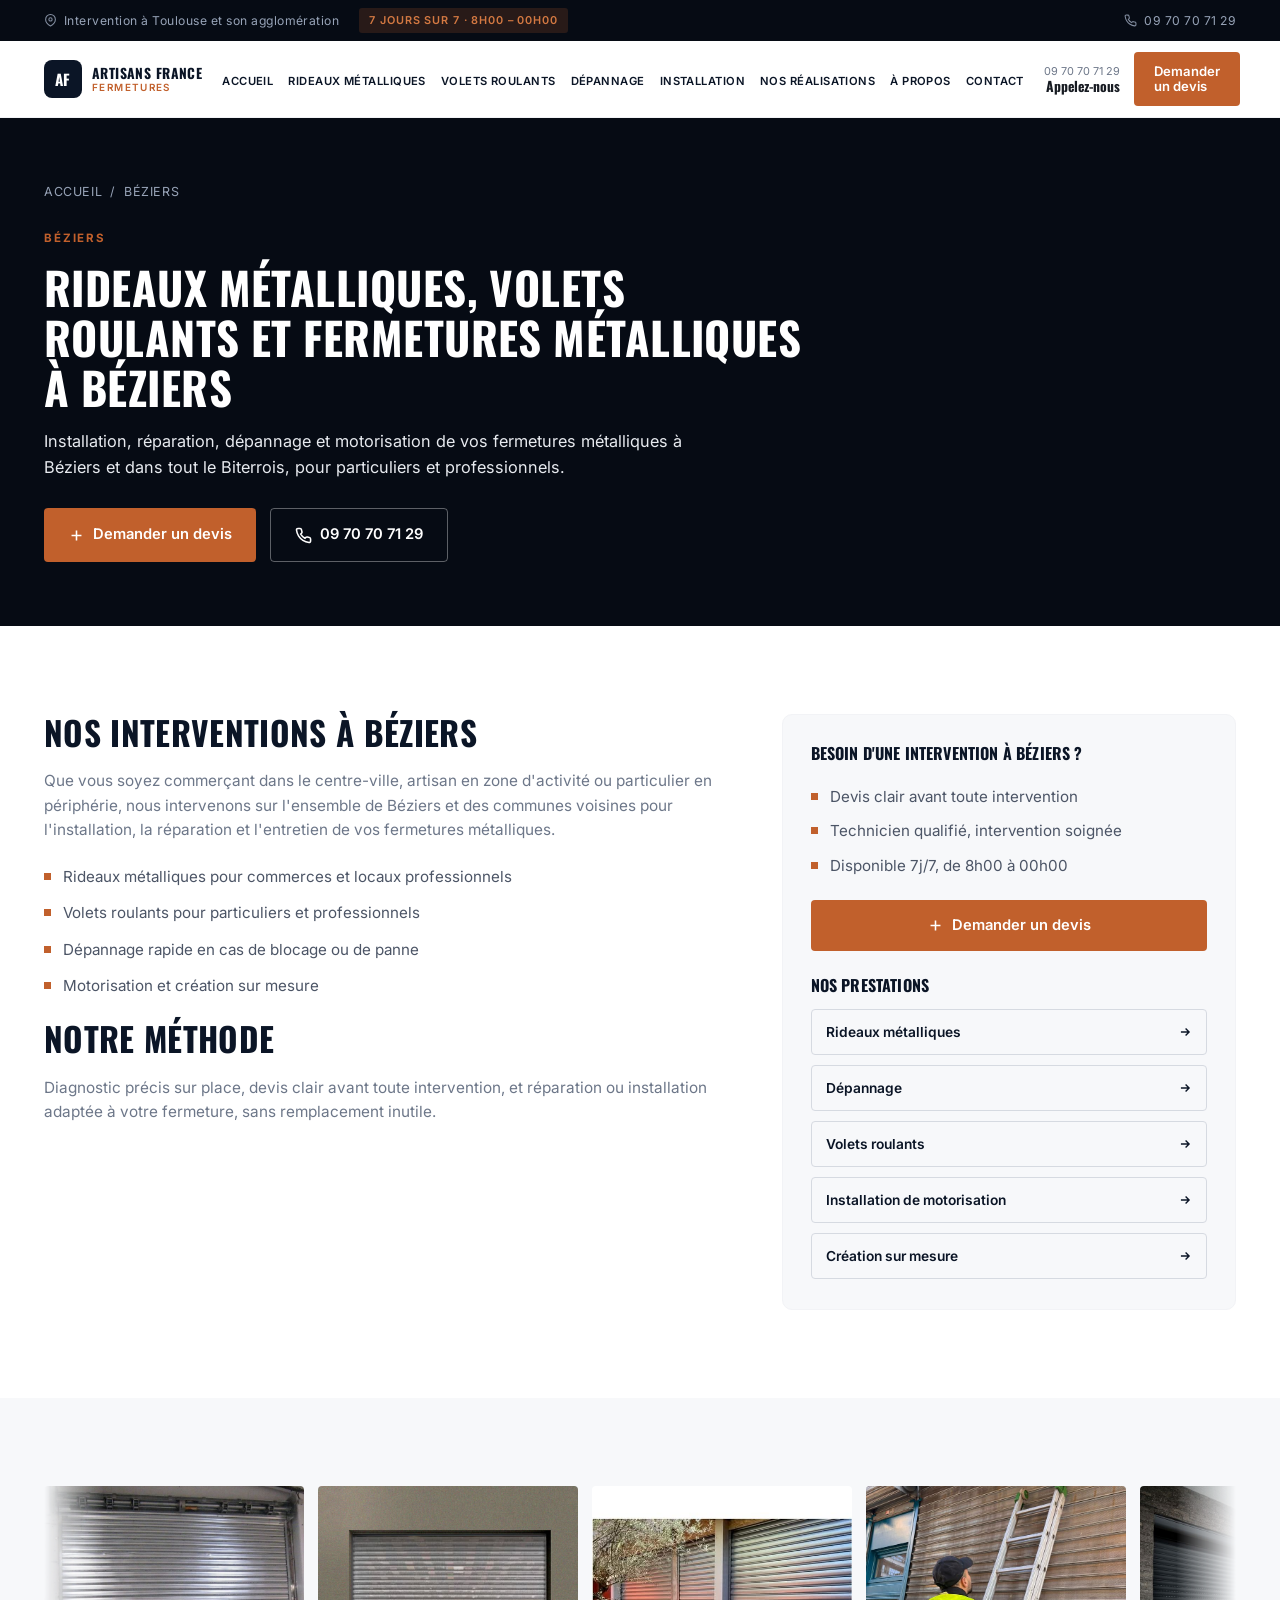
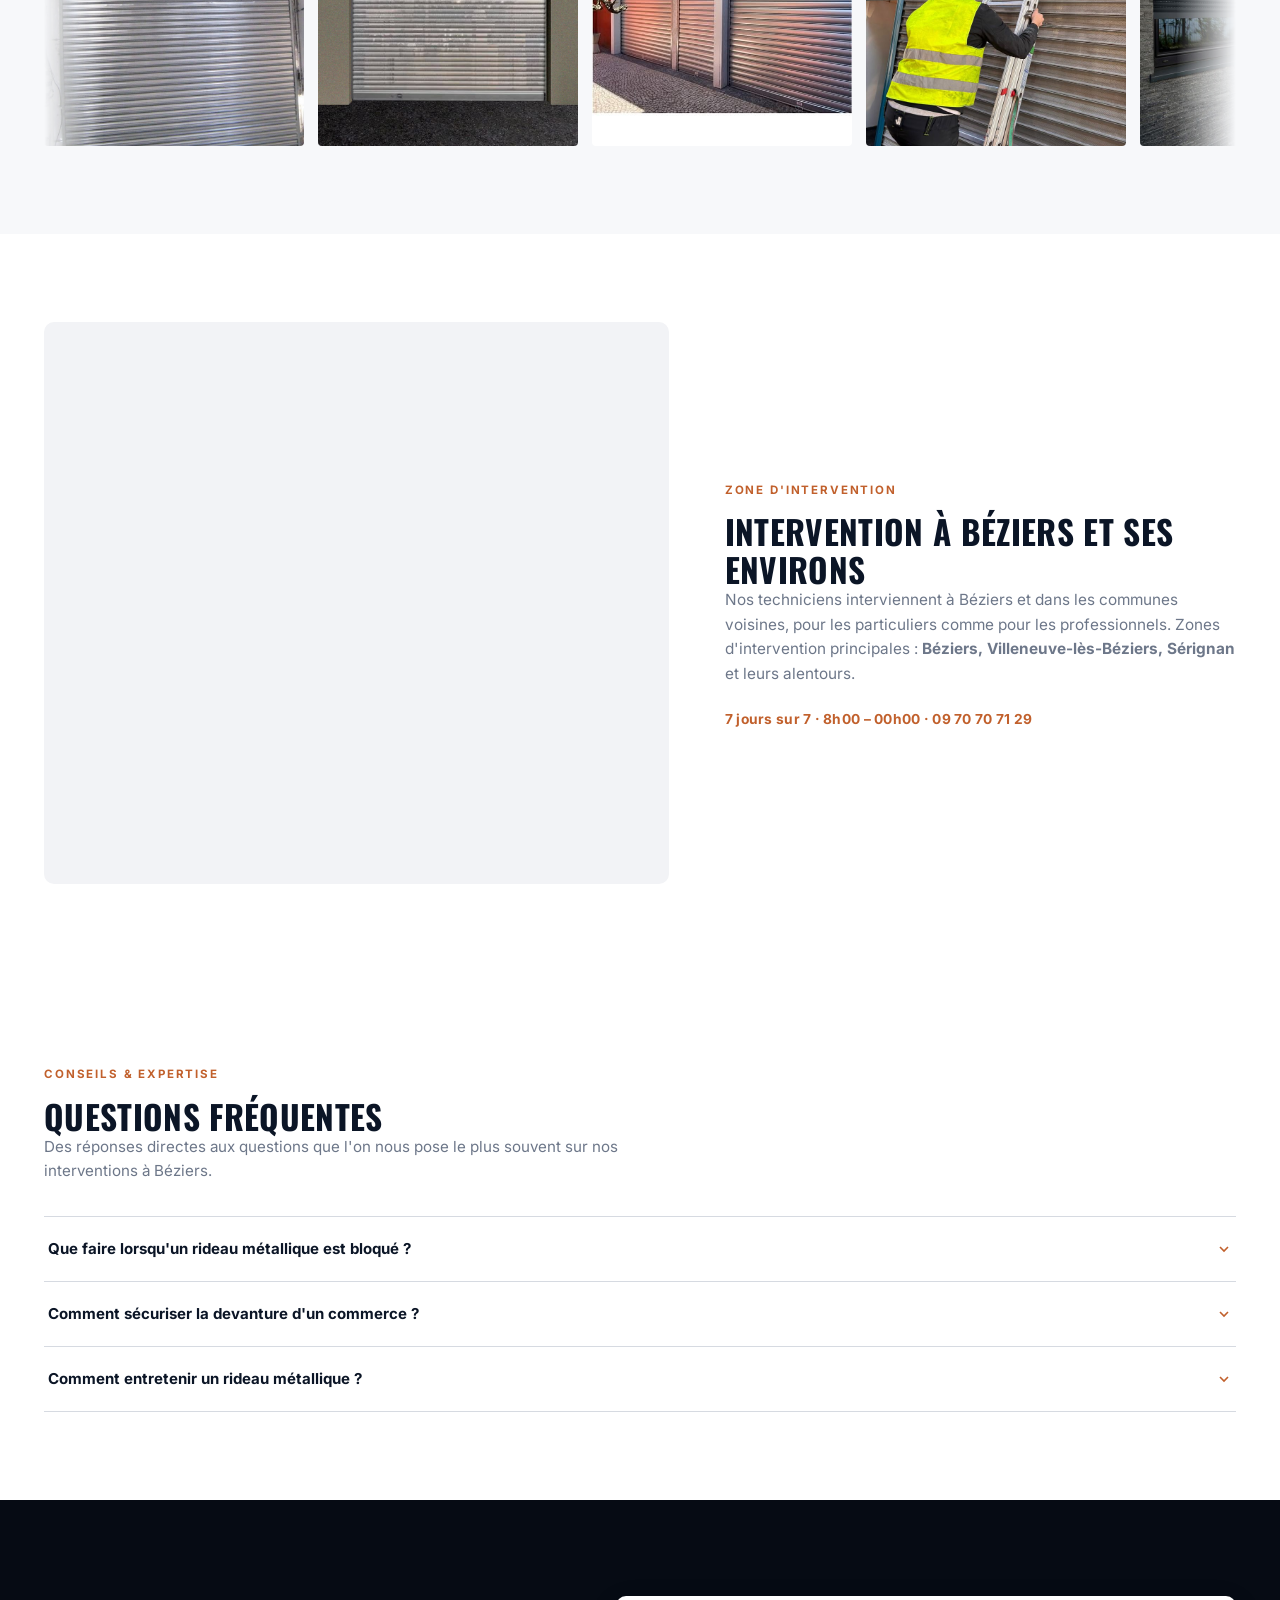
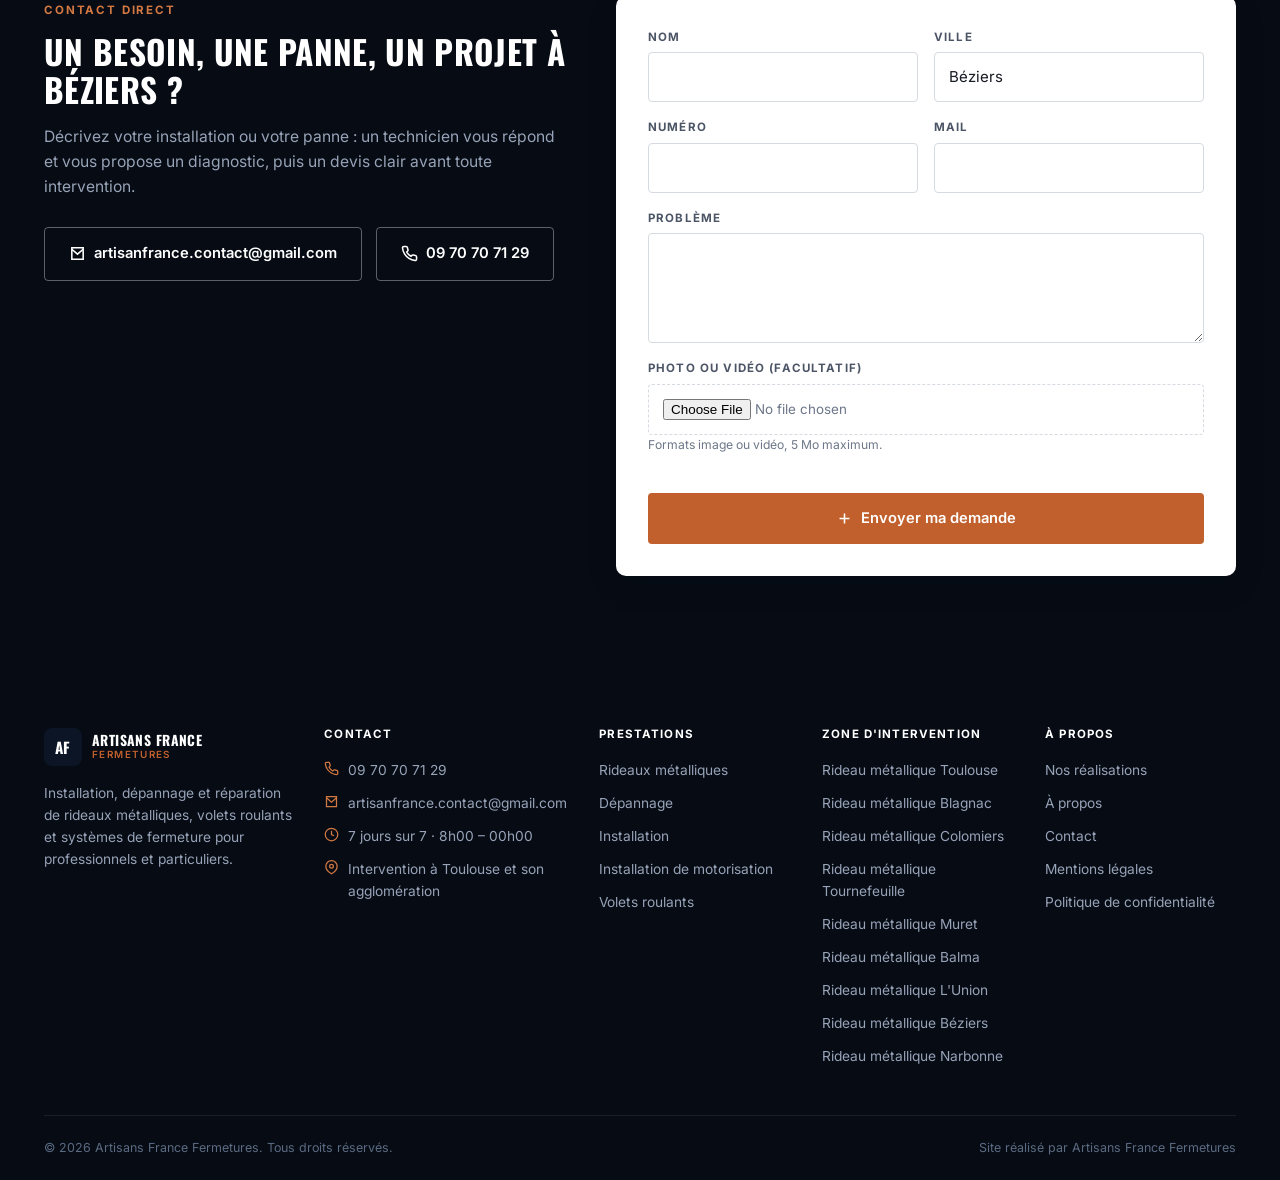
==== beziers.html @ 52e1db83 "Add files via upload" ====
<!DOCTYPE html>
<html lang="fr">
<head>
<meta charset="UTF-8">
<meta name="viewport" content="width=device-width, initial-scale=1">
<title>Rideaux Métalliques, Volets Roulants & Fermetures à Béziers | Artisans France Fermetures</title>
<meta name="description" content="Installation, réparation, dépannage et motorisation de rideaux métalliques et volets roulants à Béziers et dans le Biterrois. Devis clair, intervention rapide.">
<meta name="theme-color" content="#060b14">
<link rel="preconnect" href="https://fonts.googleapis.com">
<link rel="preconnect" href="https://fonts.gstatic.com" crossorigin>
<link href="https://fonts.googleapis.com/css2?family=Oswald:wght@500;600;700&family=Inter:wght@400;500;600;700;800&display=swap" rel="stylesheet">
<link rel="stylesheet" href="css/style.css">
<link rel="icon" href="data:image/svg+xml,%3Csvg xmlns='http://www.w3.org/2000/svg' viewBox='0 0 100 100'%3E%3Crect width='100' height='100' rx='16' fill='%23060b14'/%3E%3Cpath d='M20 35h60M20 50h60M20 65h60' stroke='%23c1602c' stroke-width='8' stroke-linecap='round'/%3E%3C/svg%3E">
</head>
<body>

<!-- Top bar -->
<div class="topbar">
  <div class="container">
    <div class="topbar-left">
      <span><svg viewBox="0 0 24 24" fill="none" stroke="currentColor" stroke-width="2"><path d="M21 10c0 7-9 12-9 12s-9-5-9-12a9 9 0 1 1 18 0z"/><circle cx="12" cy="10" r="3"/></svg> Intervention à Toulouse et son agglomération</span>
      <span class="topbar-badge">7 jours sur 7 · 8h00 – 00h00</span>
    </div>
    <div class="topbar-right">
      <a href="tel:+33970707129"><svg viewBox="0 0 24 24" fill="none" stroke="currentColor" stroke-width="2"><path d="M22 16.92v3a2 2 0 0 1-2.18 2 19.79 19.79 0 0 1-8.63-3.07 19.5 19.5 0 0 1-6-6 19.79 19.79 0 0 1-3.07-8.67A2 2 0 0 1 4.11 2h3a2 2 0 0 1 2 1.72c.127.96.362 1.903.7 2.81a2 2 0 0 1-.45 2.11L8.09 9.91a16 16 0 0 0 6 6l1.27-1.27a2 2 0 0 1 2.11-.45c.907.338 1.85.573 2.81.7A2 2 0 0 1 22 16.92z"/></svg> 09 70 70 71 29</a>
    </div>
  </div>
</div>

<!-- Header -->
<header class="site-header">
  <div class="container">
    <a href="index.html" class="brand">
      <span class="brand-mark">AF</span>
      <span class="brand-text"><strong>Artisans France</strong><span>Fermetures</span></span>
    </a>

    <button class="nav-toggle" aria-label="Ouvrir le menu" aria-expanded="false">
      <svg viewBox="0 0 24 24" fill="none" stroke="currentColor" stroke-width="2"><path d="M3 6h18M3 12h18M3 18h18" stroke-linecap="round"/></svg>
    </button>

    <nav class="main-nav">
      <ul>
        <li><a class="nav-link" href="index.html">Accueil</a></li>
        <li><a class="nav-link" href="rideaux-metalliques.html">Rideaux métalliques</a></li>
        <li><a class="nav-link" href="volets-roulants.html">Volets roulants</a></li>
        <li><a class="nav-link" href="depannage.html">Dépannage</a></li>
        <li><a class="nav-link" href="installation.html">Installation</a></li>
        <li><a class="nav-link" href="index.html#realisations">Nos réalisations</a></li>
        <li><a class="nav-link" href="index.html#apropos">À propos</a></li>
        <li><a class="nav-link" href="index.html#contact">Contact</a></li>
      </ul>
      <div class="header-cta">
        <div class="header-phone">
          <small>09 70 70 71 29</small>
          <strong>Appelez-nous</strong>
        </div>
        <a href="index.html#contact" class="btn btn-primary"><span>Demander</span><span>un devis</span></a>
      </div>
    </nav>
    <div class="nav-backdrop"></div>
  </div>
</header>


<main id="top">

  <!-- PAGE HERO -->
  <section class="page-hero">
    <div class="container">
      <div class="breadcrumb reveal in"><a href="index.html">Accueil</a> <span>/</span> <span>Béziers</span></div>
      <div class="eyebrow">Béziers</div>
      <h1>Rideaux métalliques, volets roulants et fermetures métalliques à Béziers</h1>
      <p class="lead">Installation, réparation, dépannage et motorisation de vos fermetures métalliques à Béziers et dans tout le Biterrois, pour particuliers et professionnels.</p>
      <div class="hero-actions">
        <a href="#contact" class="btn btn-primary"><svg viewBox="0 0 24 24" fill="none" stroke="currentColor" stroke-width="2.2"><path d="M12 5v14M5 12h14"/></svg> Demander un devis</a>
        <a href="tel:+33970707129" class="btn btn-outline"><svg viewBox="0 0 24 24" fill="none" stroke="currentColor" stroke-width="2.2"><path d="M22 16.92v3a2 2 0 0 1-2.18 2 19.79 19.79 0 0 1-8.63-3.07 19.5 19.5 0 0 1-6-6 19.79 19.79 0 0 1-3.07-8.67A2 2 0 0 1 4.11 2h3a2 2 0 0 1 2 1.72c.127.96.362 1.903.7 2.81a2 2 0 0 1-.45 2.11L8.09 9.91a16 16 0 0 0 6 6l1.27-1.27a2 2 0 0 1 2.11-.45c.907.338 1.85.573 2.81.7A2 2 0 0 1 22 16.92z"/></svg> 09 70 70 71 29</a>
      </div>
    </div>
  </section>

  <!-- CONTENU -->
  <section class="section">
    <div class="container">
      <div class="content-grid">
        <div class="reveal in">
          <h2>Nos interventions à Béziers</h2>
          <p>Que vous soyez commerçant dans le centre-ville, artisan en zone d'activité ou particulier en périphérie, nous intervenons sur l'ensemble de Béziers et des communes voisines pour l'installation, la réparation et l'entretien de vos fermetures métalliques.</p>
          <ul class="content-list">
            <li>Rideaux métalliques pour commerces et locaux professionnels</li>
            <li>Volets roulants pour particuliers et professionnels</li>
            <li>Dépannage rapide en cas de blocage ou de panne</li>
            <li>Motorisation et création sur mesure</li>
          </ul>
          <h2>Notre méthode</h2>
          <p>Diagnostic précis sur place, devis clair avant toute intervention, et réparation ou installation adaptée à votre fermeture, sans remplacement inutile.</p>
        </div>

        <div class="side-card reveal in">
          <h3>Besoin d'une intervention à Béziers ?</h3>
          <ul class="content-list">
            <li>Devis clair avant toute intervention</li>
            <li>Technicien qualifié, intervention soignée</li>
            <li>Disponible 7j/7, de 8h00 à 00h00</li>
          </ul>
          <a href="#contact" class="btn btn-primary"><svg viewBox="0 0 24 24" fill="none" stroke="currentColor" stroke-width="2.2"><path d="M12 5v14M5 12h14"/></svg> Demander un devis</a>
          <br><br>
          <h3>Nos prestations</h3>
          <div class="related-services">
            <a href="rideaux-metalliques.html">Rideaux métalliques <svg viewBox="0 0 24 24" width="14" height="14" fill="none" stroke="currentColor" stroke-width="2.4"><path d="M5 12h14M13 6l6 6-6 6"/></svg></a>
            <a href="depannage.html">Dépannage <svg viewBox="0 0 24 24" width="14" height="14" fill="none" stroke="currentColor" stroke-width="2.4"><path d="M5 12h14M13 6l6 6-6 6"/></svg></a>
            <a href="volets-roulants.html">Volets roulants <svg viewBox="0 0 24 24" width="14" height="14" fill="none" stroke="currentColor" stroke-width="2.4"><path d="M5 12h14M13 6l6 6-6 6"/></svg></a>
            <a href="motorisation.html">Installation de motorisation <svg viewBox="0 0 24 24" width="14" height="14" fill="none" stroke="currentColor" stroke-width="2.4"><path d="M5 12h14M13 6l6 6-6 6"/></svg></a>
            <a href="portes-de-garage.html">Création sur mesure <svg viewBox="0 0 24 24" width="14" height="14" fill="none" stroke="currentColor" stroke-width="2.4"><path d="M5 12h14M13 6l6 6-6 6"/></svg></a>
          </div>
        </div>
      </div>
    </div>
  </section>

  <!-- RÉALISATIONS -->
  <section class="section section--gray">
    <div class="container">
      <div class="works-scroll">
        <div class="works-track">
          <div class="works-item"><img src="rideau metalique 1.jpg" alt="Réalisation rideau métallique" loading="lazy"></div>
          <div class="works-item"><img src="Rideau métallique 2.jpg" alt="Réalisation rideau métallique" loading="lazy"></div>
          <div class="works-item"><img src="rideaux metalique.jpg" alt="Réalisation rideau métallique" loading="lazy"></div>
          <div class="works-item"><img src="Dépannage Rideau Métallique.jpg" alt="Réalisation dépannage" loading="lazy"></div>
          <div class="works-item"><img src="Volet roulant.jpg" alt="Réalisation volet roulant" loading="lazy"></div>
          <div class="works-item"><img src="Volets roulant 2.jpg" alt="Réalisation volet roulant" loading="lazy"></div>
          <div class="works-item"><img src="volet roulant 1.jpg" alt="Réalisation volet roulant" loading="lazy"></div>
          <div class="works-item"><img src="motorisation rideaux metalique.jpg" alt="Réalisation motorisation" loading="lazy"></div>
          <div class="works-item"><img src="motorisation 1.jpg" alt="Réalisation motorisation" loading="lazy"></div>
          <div class="works-item"><img src="Hero volet roulant.jpg" alt="Réalisation volet roulant" loading="lazy"></div>
          <div class="works-item" aria-hidden="true"><img src="rideau metalique 1.jpg" alt="" loading="lazy"></div>
          <div class="works-item" aria-hidden="true"><img src="Rideau métallique 2.jpg" alt="" loading="lazy"></div>
          <div class="works-item" aria-hidden="true"><img src="rideaux metalique.jpg" alt="" loading="lazy"></div>
          <div class="works-item" aria-hidden="true"><img src="Dépannage Rideau Métallique.jpg" alt="" loading="lazy"></div>
          <div class="works-item" aria-hidden="true"><img src="Volet roulant.jpg" alt="" loading="lazy"></div>
          <div class="works-item" aria-hidden="true"><img src="Volets roulant 2.jpg" alt="" loading="lazy"></div>
          <div class="works-item" aria-hidden="true"><img src="volet roulant 1.jpg" alt="" loading="lazy"></div>
          <div class="works-item" aria-hidden="true"><img src="motorisation rideaux metalique.jpg" alt="" loading="lazy"></div>
          <div class="works-item" aria-hidden="true"><img src="motorisation 1.jpg" alt="" loading="lazy"></div>
          <div class="works-item" aria-hidden="true"><img src="Hero volet roulant.jpg" alt="" loading="lazy"></div>
        </div>
      </div>
    </div>
  </section>

  <!-- ZONE D'INTERVENTION -->
  <section class="section">
    <div class="container">
      <div class="pro-grid">
        <div class="pro-photo reveal in">
          <iframe src="https://www.google.com/maps?q=B%C3%A9ziers,France&output=embed" width="100%" height="100%" style="border:0" loading="lazy" referrerpolicy="no-referrer-when-downgrade" allowfullscreen title="Carte - zone d'intervention Béziers"></iframe>
        </div>
        <div class="reveal in">
          <div class="eyebrow">Zone d'intervention</div>
          <h2>Intervention à Béziers et ses environs</h2>
          <p class="lead-p">Nos techniciens interviennent à Béziers et dans les communes voisines, pour les particuliers comme pour les professionnels. Zones d'intervention principales : <strong>Béziers, Villeneuve-lès-Béziers, Sérignan</strong> et leurs alentours.</p>
          <div class="zone-hours">7 jours sur 7 · 8h00 – 00h00 · 09 70 70 71 29</div>
        </div>
      </div>
    </div>
  </section>

  <!-- FAQ -->
  <section class="section">
    <div class="container">
      <div class="eyebrow">Conseils &amp; expertise</div>
      <h2>Questions fréquentes</h2>
      <p class="faq-intro">Des réponses directes aux questions que l'on nous pose le plus souvent sur nos interventions à Béziers.</p>

      <div class="faq-list">
        <div class="faq-item">
          <button class="faq-q">Que faire lorsqu'un rideau métallique est bloqué ? <svg viewBox="0 0 24 24" fill="none" stroke="currentColor" stroke-width="2.4"><path d="M6 9l6 6 6-6"/></svg></button>
          <div class="faq-a"><p>Ne forcez pas manuellement ni avec le moteur : cela peut aggraver le blocage ou endommager le tablier. Coupez l'alimentation si le rideau est motorisé et contactez un technicien pour un diagnostic.</p></div>
        </div>
        <div class="faq-item">
          <button class="faq-q">Comment sécuriser la devanture d'un commerce ? <svg viewBox="0 0 24 24" fill="none" stroke="currentColor" stroke-width="2.4"><path d="M6 9l6 6 6-6"/></svg></button>
          <div class="faq-a"><p>Un rideau à lames pleines ou une grille avec serrure à points d'ancrage renforcés reste la solution la plus efficace contre les tentatives d'effraction.</p></div>
        </div>
        <div class="faq-item">
          <button class="faq-q">Comment entretenir un rideau métallique ? <svg viewBox="0 0 24 24" fill="none" stroke="currentColor" stroke-width="2.4"><path d="M6 9l6 6 6-6"/></svg></button>
          <div class="faq-a"><p>Un graissage régulier des coulisses et de l'axe, ainsi qu'une vérification annuelle des fixations et du moteur, permettent d'éviter la plupart des pannes.</p></div>
        </div>
      </div>
    </div>
  </section>

  <!-- CONTACT CTA -->
  <section id="contact" class="section contact-cta">
    <div class="container">
      <div class="contact-grid">
        <div class="contact-pitch">
          <div class="eyebrow">Contact direct</div>
          <h2>Un besoin, une panne, un projet à Béziers ?</h2>
          <p>Décrivez votre installation ou votre panne : un technicien vous répond et vous propose un diagnostic, puis un devis clair avant toute intervention.</p>
          <div class="contact-cta-actions">
            <a href="mailto:artisanfrance.contact@gmail.com" class="btn btn-outline"><svg viewBox="0 0 24 24" fill="none" stroke="currentColor" stroke-width="2.2"><path d="M4 4h16v16H4z"/><path d="M4 6l8 7 8-7"/></svg> artisanfrance.contact@gmail.com</a>
            <a href="tel:+33970707129" class="btn btn-outline"><svg viewBox="0 0 24 24" fill="none" stroke="currentColor" stroke-width="2.2"><path d="M22 16.92v3a2 2 0 0 1-2.18 2 19.79 19.79 0 0 1-8.63-3.07 19.5 19.5 0 0 1-6-6 19.79 19.79 0 0 1-3.07-8.67A2 2 0 0 1 4.11 2h3a2 2 0 0 1 2 1.72c.127.96.362 1.903.7 2.81a2 2 0 0 1-.45 2.11L8.09 9.91a16 16 0 0 0 6 6l1.27-1.27a2 2 0 0 1 2.11-.45c.907.338 1.85.573 2.81.7A2 2 0 0 1 22 16.92z"/></svg> 09 70 70 71 29</a>
          </div>
        </div>

        <form id="quote-form" class="contact-form-card" action="https://formsubmit.co/ajax/artisanfrance.contact@gmail.com" method="POST" enctype="multipart/form-data">
          <input type="hidden" name="_subject" value="Nouvelle demande — Artisans France Fermetures (Béziers)">
          <input type="hidden" name="_template" value="table">
          <input type="hidden" name="_captcha" value="false">
          <input type="text" name="_honey" style="display:none" tabindex="-1" autocomplete="off">

          <div class="form-row">
            <div class="form-field">
              <label for="f-nom">Nom</label>
              <input type="text" id="f-nom" name="Nom" required>
            </div>
            <div class="form-field">
              <label for="f-ville">Ville</label>
              <input type="text" id="f-ville" name="Ville" value="Béziers" required>
            </div>
          </div>
          <div class="form-row">
            <div class="form-field">
              <label for="f-tel">Numéro</label>
              <input type="tel" id="f-tel" name="Numéro" required>
            </div>
            <div class="form-field">
              <label for="f-mail">Mail</label>
              <input type="email" id="f-mail" name="Mail" required>
            </div>
          </div>
          <div class="form-field">
            <label for="f-probleme">Problème</label>
            <textarea id="f-probleme" name="Problème" required></textarea>
          </div>
          <div class="form-field">
            <label for="f-media">Photo ou vidéo (facultatif)</label>
            <input type="file" id="f-media" name="Photo ou vidéo" accept="image/*,video/*">
            <span class="form-note">Formats image ou vidéo, 5 Mo maximum.</span>
          </div>

          <button type="submit" class="btn btn-primary"><svg viewBox="0 0 24 24" fill="none" stroke="currentColor" stroke-width="2.2"><path d="M12 5v14M5 12h14"/></svg> Envoyer ma demande</button>
          <div class="form-success">Merci, votre demande a bien été envoyée. Un technicien vous recontacte rapidement.</div>
        </form>
      </div>
    </div>
  </section>

</main>

<!-- FOOTER -->
<footer class="site-footer">
  <div class="container">
    <div class="footer-grid">
      <div class="footer-brand">
        <a href="index.html" class="brand">
          <span class="brand-mark">AF</span>
          <span class="brand-text"><strong>Artisans France</strong><span>Fermetures</span></span>
        </a>
        <p>Installation, dépannage et réparation de rideaux métalliques, volets roulants et systèmes de fermeture pour professionnels et particuliers.</p>
      </div>
      <div class="footer-col">
        <h4>Contact</h4>
        <ul class="footer-contact">
          <li><svg viewBox="0 0 24 24" fill="none" stroke="currentColor" stroke-width="2"><path d="M22 16.92v3a2 2 0 0 1-2.18 2 19.79 19.79 0 0 1-8.63-3.07 19.5 19.5 0 0 1-6-6 19.79 19.79 0 0 1-3.07-8.67A2 2 0 0 1 4.11 2h3a2 2 0 0 1 2 1.72c.127.96.362 1.903.7 2.81a2 2 0 0 1-.45 2.11L8.09 9.91a16 16 0 0 0 6 6l1.27-1.27a2 2 0 0 1 2.11-.45c.907.338 1.85.573 2.81.7A2 2 0 0 1 22 16.92z"/></svg><a href="tel:+33970707129">09 70 70 71 29</a></li>
          <li><svg viewBox="0 0 24 24" fill="none" stroke="currentColor" stroke-width="2"><path d="M4 4h16v16H4z"/><path d="M4 6l8 7 8-7"/></svg><a href="mailto:artisanfrance.contact@gmail.com">artisanfrance.contact@gmail.com</a></li>
          <li><svg viewBox="0 0 24 24" fill="none" stroke="currentColor" stroke-width="2"><circle cx="12" cy="12" r="10"/><path d="M12 6v6l4 2"/></svg><span>7 jours sur 7 · 8h00 – 00h00</span></li>
          <li><svg viewBox="0 0 24 24" fill="none" stroke="currentColor" stroke-width="2"><path d="M21 10c0 7-9 12-9 12s-9-5-9-12a9 9 0 1 1 18 0z"/><circle cx="12" cy="10" r="3"/></svg><span>Intervention à Toulouse et son agglomération</span></li>
        </ul>
      </div>
      <div class="footer-col">
        <h4>Prestations</h4>
        <ul>
          <li><a href="rideaux-metalliques.html">Rideaux métalliques</a></li>
          <li><a href="depannage.html">Dépannage</a></li>
          <li><a href="installation.html">Installation</a></li>
          <li><a href="motorisation.html">Installation de motorisation</a></li>
          <li><a href="volets-roulants.html">Volets roulants</a></li>
        </ul>
      </div>
      <div class="footer-col">
        <h4>Zone d'intervention</h4>
        <ul>
          <li><a href="rideaux-metalliques.html">Rideau métallique Toulouse</a></li>
          <li><a href="rideaux-metalliques.html">Rideau métallique Blagnac</a></li>
          <li><a href="rideaux-metalliques.html">Rideau métallique Colomiers</a></li>
          <li><a href="rideaux-metalliques.html">Rideau métallique Tournefeuille</a></li>
          <li><a href="rideaux-metalliques.html">Rideau métallique Muret</a></li>
          <li><a href="rideaux-metalliques.html">Rideau métallique Balma</a></li>
          <li><a href="rideaux-metalliques.html">Rideau métallique L'Union</a></li>
          <li><a href="beziers.html">Rideau métallique Béziers</a></li>
          <li><a href="narbonne.html">Rideau métallique Narbonne</a></li>
        </ul>
      </div>
      <div class="footer-col">
        <h4>À propos</h4>
        <ul>
          <li><a href="index.html#realisations">Nos réalisations</a></li>
          <li><a href="index.html#apropos">À propos</a></li>
          <li><a href="index.html#contact">Contact</a></li>
          <li><a href="#">Mentions légales</a></li>
          <li><a href="#">Politique de confidentialité</a></li>
        </ul>
      </div>
    </div>
    <div class="footer-bottom">
      <span>© 2026 Artisans France Fermetures. Tous droits réservés.</span>
      <span>Site réalisé par Artisans France Fermetures</span>
    </div>
  </div>
</footer>


<script src="js/main.js"></script>
</body>
</html>
---- css/style.css ----
/* ==========================================================================
   ARTISANS FRANCE FERMETURES — Design system
   ========================================================================== */

:root {
  --navy-950: #060b14;
  --navy-900: #0b1526;
  --navy-800: #101d33;
  --navy-700: #17284a;
  --steel-500: #5b6b82;
  --steel-300: #97a3b7;
  --steel-100: #e7eaef;
  --orange-600: #a8501f;
  --orange-500: #c1602c;
  --orange-400: #d47942;
  --orange-050: #fbeee5;
  --gray-900: #171b22;
  --gray-700: #4c5566;
  --gray-500: #6d7789;
  --gray-300: #d6dae1;
  --gray-100: #f2f3f6;
  --gray-050: #f7f8fa;
  --white: #ffffff;

  --font-head: "Oswald", "Arial Narrow", sans-serif;
  --font-body: "Inter", -apple-system, Segoe UI, Roboto, sans-serif;

  --radius-sm: 4px;
  --radius-md: 10px;
  --radius-lg: 18px;
  --shadow-sm: 0 2px 10px rgba(6, 11, 20, 0.08);
  --shadow-md: 0 10px 30px rgba(6, 11, 20, 0.14);
  --container: 1240px;
}

/* Reset ------------------------------------------------------------------ */
*, *::before, *::after { box-sizing: border-box; }
html { scroll-behavior: smooth; }
body, h1, h2, h3, h4, p, ul, ol, figure { margin: 0; }
ul, ol { padding: 0; list-style: none; }
img { max-width: 100%; display: block; }
a { color: inherit; text-decoration: none; }
button { font: inherit; cursor: pointer; border: none; background: none; color: inherit; }
input, textarea, select { font: inherit; }

body {
  font-family: var(--font-body);
  color: var(--gray-900);
  background: var(--white);
  line-height: 1.6;
  -webkit-font-smoothing: antialiased;
}

h1, h2, h3, h4 {
  font-family: var(--font-head);
  text-transform: uppercase;
  letter-spacing: 0.01em;
  line-height: 1.12;
  font-weight: 700;
  color: var(--navy-900);
}

.container {
  width: 100%;
  max-width: var(--container);
  margin: 0 auto;
  padding: 0 24px;
}

.eyebrow {
  display: inline-flex;
  align-items: center;
  gap: 8px;
  font-family: var(--font-body);
  font-size: 0.72rem;
  font-weight: 700;
  letter-spacing: 0.16em;
  text-transform: uppercase;
  color: var(--orange-500);
  margin-bottom: 14px;
}

.section {
  padding: 88px 0;
}
.section--tight { padding: 64px 0; }
.section--dark {
  background: var(--navy-950);
  color: var(--steel-100);
}
.section--dark h2 { color: var(--white); }
.section--gray { background: var(--gray-050); }

.section-head {
  display: grid;
  grid-template-columns: 1.4fr 1fr;
  gap: 40px;
  align-items: end;
  margin-bottom: 48px;
}
.section-head p { color: var(--gray-500); font-size: 0.98rem; }
.section-head--split { align-items: start; }
.section-head--link { align-items: center; }
.section-head .section-link {
  justify-self: end;
  font-weight: 600;
  font-size: 0.92rem;
  color: var(--navy-900);
  text-decoration: underline;
  text-underline-offset: 4px;
  white-space: nowrap;
}
.section--dark .section-head .section-link,
.section--dark .section-link { color: var(--white); }

h2 { font-size: clamp(1.7rem, 2.6vw, 2.4rem); }

/* Buttons ------------------------------------------------------------------ */
.btn {
  display: inline-flex;
  align-items: center;
  justify-content: center;
  gap: 8px;
  padding: 14px 24px;
  border-radius: var(--radius-sm);
  font-weight: 600;
  font-size: 0.92rem;
  white-space: nowrap;
  transition: background 0.2s ease, color 0.2s ease, border-color 0.2s ease;
}
.btn svg { width: 17px; height: 17px; flex: none; }
.btn-primary {
  background: var(--orange-500);
  color: var(--white);
}
.btn-primary:hover { background: var(--orange-600); }
.btn-outline {
  background: transparent;
  border: 1.5px solid rgba(255, 255, 255, 0.35);
  color: var(--white);
}
.btn-outline:hover { border-color: #fff; background: rgba(255, 255, 255, 0.08); }
.btn-outline-dark {
  background: transparent;
  border: 1.5px solid var(--navy-900);
  color: var(--navy-900);
}
.btn-outline-dark:hover { background: var(--navy-900); color: #fff; }

/* Topbar ------------------------------------------------------------------ */
.topbar {
  background: var(--navy-950);
  color: var(--steel-300);
  font-size: 0.76rem;
  letter-spacing: 0.04em;
}
.topbar .container {
  display: flex;
  align-items: center;
  justify-content: space-between;
  min-height: 40px;
  flex-wrap: wrap;
  gap: 8px 24px;
  padding-top: 8px;
  padding-bottom: 8px;
}
.topbar-left, .topbar-right { display: flex; align-items: center; gap: 20px; flex-wrap: wrap; }
.topbar a, .topbar span { display: inline-flex; align-items: center; gap: 7px; }
.topbar svg { width: 13px; height: 13px; opacity: 0.85; }
.topbar-badge {
  background: rgba(193, 96, 44, 0.18);
  color: var(--orange-400);
  padding: 4px 10px;
  border-radius: 3px;
  font-weight: 600;
  text-transform: uppercase;
  font-size: 0.68rem;
  letter-spacing: 0.08em;
}

/* Header ------------------------------------------------------------------ */
.site-header {
  background: var(--white);
  border-bottom: 1px solid var(--gray-100);
  position: sticky;
  top: 0;
  z-index: 40;
}
.site-header .container {
  display: flex;
  align-items: center;
  justify-content: space-between;
  min-height: 76px;
  gap: 20px;
}
.brand { display: flex; align-items: center; gap: 10px; }
.brand-mark {
  width: 38px;
  height: 38px;
  border-radius: 8px;
  background: var(--navy-900);
  color: var(--white);
  display: flex;
  align-items: center;
  justify-content: center;
  font-family: var(--font-head);
  font-weight: 700;
  font-size: 0.95rem;
  letter-spacing: 0.02em;
  flex: none;
}
.brand-text { display: flex; flex-direction: column; line-height: 1.15; white-space: nowrap; }
.brand-text strong {
  font-family: var(--font-head);
  font-weight: 700;
  font-size: 0.86rem;
  letter-spacing: 0.03em;
  color: var(--navy-900);
  text-transform: uppercase;
  white-space: nowrap;
}
.brand-text span {
  font-size: 0.62rem;
  font-weight: 600;
  letter-spacing: 0.14em;
  color: var(--orange-500);
  text-transform: uppercase;
  white-space: nowrap;
}

.nav-toggle {
  display: none;
  width: 40px;
  height: 40px;
  align-items: center;
  justify-content: center;
  color: var(--navy-900);
}
.nav-toggle svg { width: 24px; height: 24px; }

.main-nav { display: flex; align-items: center; gap: 20px; flex: 1; justify-content: flex-end; }
.main-nav ul { display: flex; align-items: center; gap: 15px; }
.nav-link {
  font-size: 0.7rem;
  font-weight: 600;
  letter-spacing: 0.04em;
  text-transform: uppercase;
  color: var(--navy-900);
  padding: 6px 0;
  position: relative;
  white-space: nowrap;
}
.nav-link:hover, .nav-link.active { color: var(--orange-500); }

.header-cta { display: flex; align-items: center; gap: 14px; }
.header-phone { display: flex; flex-direction: column; line-height: 1.2; text-align: right; white-space: nowrap; }
.header-phone a { color: var(--navy-900); }
.header-phone small { font-size: 0.68rem; color: var(--gray-500); }
.header-phone strong { font-family: var(--font-head); font-size: 0.86rem; white-space: nowrap; }
.header-cta .btn-primary { padding: 12px 20px; line-height: 1.15; text-align: left; flex-direction: column; align-items: flex-start; gap: 0; }
.header-cta .btn-primary span { display: block; font-size: 0.82rem; }

.nav-backdrop { display: none; }

/* Hero ------------------------------------------------------------------ */
.hero {
  position: relative;
  min-height: 640px;
  display: flex;
  align-items: center;
  background: linear-gradient(100deg, rgba(6, 11, 20, 0.94) 20%, rgba(6, 11, 20, 0.55) 65%, rgba(6, 11, 20, 0.35) 100%), var(--navy-950) center/cover no-repeat;
  color: var(--white);
}
.hero-bg {
  position: absolute;
  inset: 0;
  z-index: -1;
  overflow: hidden;
}
.hero-bg img { width: 100%; height: 100%; object-fit: cover; opacity: 0.65; }
.hero .container { padding-top: 72px; padding-bottom: 72px; }
.hero-content { max-width: 720px; }
.hero h1 {
  color: var(--white);
  font-size: clamp(2.1rem, 4.4vw, 3.4rem);
  margin-bottom: 20px;
}
.hero h1 em { font-style: normal; color: var(--orange-400); }
.hero .lead {
  color: var(--steel-100);
  font-size: 1.05rem;
  max-width: 600px;
  margin-bottom: 32px;
}
.hero-actions { display: flex; gap: 14px; flex-wrap: wrap; }

/* Services grid ------------------------------------------------------------------ */
.services-grid {
  display: grid;
  grid-template-columns: repeat(3, 1fr);
  gap: 1px;
  background: var(--gray-100);
  border: 1px solid var(--gray-100);
}
.service-card { background: var(--white); display: flex; flex-direction: column; }
.service-photo { position: relative; aspect-ratio: 4 / 3; overflow: hidden; background: var(--gray-100); }
.service-photo img { width: 100%; height: 100%; object-fit: cover; }
.service-body { padding: 22px 26px 26px; flex: 1; display: flex; flex-direction: column; }
.service-index-row {
  display: flex;
  align-items: center;
  justify-content: space-between;
  font-family: var(--font-head);
  font-weight: 700;
  font-size: 0.8rem;
  color: var(--orange-500);
  margin-bottom: 10px;
}
.service-index-row svg { width: 15px; height: 15px; }
.service-card h3 { font-size: 1.02rem; margin-bottom: 8px; letter-spacing: 0.01em; }
.service-card p { color: var(--gray-500); font-size: 0.88rem; }
.service-card--cta {
  background: var(--navy-950);
  color: var(--white);
  padding: 32px 28px;
  justify-content: center;
}
.service-card--cta .eyebrow { color: var(--orange-400); }
.service-card--cta h3 { color: var(--white); font-size: 1.2rem; margin-bottom: 18px; }
.service-card--cta a { font-weight: 600; font-size: 0.9rem; text-decoration: underline; text-underline-offset: 4px; display: inline-flex; align-items: center; gap: 6px; }

/* Symptômes (dépannage) ------------------------------------------------------------------ */
.symptoms-grid {
  display: grid;
  grid-template-columns: repeat(3, 1fr);
  gap: 1px;
  background: rgba(255, 255, 255, 0.08);
  margin-bottom: 36px;
}
.symptom-card { background: var(--navy-950); padding: 26px 30px; }
.symptom-card h3 {
  color: var(--white);
  font-family: var(--font-body);
  text-transform: none;
  font-size: 1rem;
  font-weight: 700;
  display: flex;
  gap: 10px;
  margin-bottom: 10px;
}
.symptom-card h3::before {
  content: "";
  width: 8px;
  height: 8px;
  background: var(--orange-500);
  flex: none;
  margin-top: 6px;
}
.symptom-card p { color: var(--steel-300); font-size: 0.88rem; }

/* Pourquoi nous choisir ------------------------------------------------------------------ */
.reasons-list { border-top: 1px solid var(--gray-300); margin-top: 8px; }
.reason-row {
  display: grid;
  grid-template-columns: 64px 280px 1fr;
  gap: 24px;
  align-items: baseline;
  padding: 26px 0;
  border-bottom: 1px solid var(--gray-300);
}
.reason-row .reason-num { font-family: var(--font-head); color: var(--orange-500); font-weight: 700; font-size: 1.1rem; }
.reason-row h3 { font-size: 0.98rem; letter-spacing: 0.02em; }
.reason-row p { color: var(--gray-500); font-size: 0.92rem; }

/* Comment ça se passe ------------------------------------------------------------------ */
.process-panel {
  background: var(--navy-950);
  color: var(--white);
  border-radius: var(--radius-md);
  padding: 40px 44px;
  margin-bottom: 56px;
}
.process-panel .eyebrow { color: var(--orange-400); }
.process-panel h2 { color: var(--white); margin-bottom: 28px; }
.process-steps { display: grid; grid-template-columns: repeat(4, 1fr); gap: 28px; }
.process-step { border-top: 1px solid rgba(255, 255, 255, 0.16); padding-top: 16px; }
.process-step .step-num { font-family: var(--font-head); color: var(--orange-400); font-weight: 700; font-size: 1.15rem; display: block; margin-bottom: 10px; }
.process-step h3 { color: var(--white); font-size: 0.86rem; letter-spacing: 0.04em; margin-bottom: 8px; }
.process-step p { color: var(--steel-300); font-size: 0.84rem; }

/* Réalisations ------------------------------------------------------------------ */
.works-scroll { overflow: hidden; -webkit-mask-image: linear-gradient(90deg, transparent, #000 5%, #000 95%, transparent); mask-image: linear-gradient(90deg, transparent, #000 5%, #000 95%, transparent); }
.works-track { display: flex; gap: 14px; width: max-content; animation: works-scroll 42s linear infinite; }
.works-scroll:hover .works-track { animation-play-state: paused; }
.works-item { flex: none; width: 260px; aspect-ratio: 1 / 1; overflow: hidden; border-radius: var(--radius-sm); background: var(--gray-100); }
.works-item img { width: 100%; height: 100%; object-fit: cover; display: block; }

@keyframes works-scroll {
  from { transform: translateX(0); }
  to { transform: translateX(-50%); }
}

@media (max-width: 720px) {
  .works-item { width: 190px; }
}

/* Professionnels ------------------------------------------------------------------ */
.pro-grid { display: grid; grid-template-columns: 1.1fr 0.9fr; gap: 56px; align-items: center; }
.pro-grid p.lead-p { color: var(--gray-500); margin-bottom: 22px; font-size: 0.96rem; }
.pro-list { display: flex; flex-direction: column; gap: 10px; margin-bottom: 26px; }
.pro-list li { display: flex; gap: 10px; font-size: 0.92rem; color: var(--gray-700); }
.pro-list li::before { content: ""; width: 7px; height: 7px; background: var(--orange-500); margin-top: 7px; flex: none; }
.tag-list { display: flex; flex-wrap: wrap; gap: 8px; }
.tag-pill {
  border: 1px solid var(--gray-300);
  color: var(--gray-700);
  font-size: 0.7rem;
  font-weight: 600;
  letter-spacing: 0.04em;
  text-transform: uppercase;
  padding: 6px 12px;
  border-radius: 3px;
}
.pro-photo { border-radius: var(--radius-md); overflow: hidden; aspect-ratio: 4/3.6; background: var(--gray-100); }
.pro-photo img { width: 100%; height: 100%; object-fit: cover; }
.pro-photo iframe { width: 100%; height: 100%; border: 0; display: block; }

/* Zone d'intervention ------------------------------------------------------------------ */
.zone-grid { display: grid; grid-template-columns: 0.9fr 1.1fr; gap: 56px; align-items: start; }
.zone-grid > .zone-intro p { color: var(--gray-500); font-size: 0.95rem; margin-bottom: 22px; }
.zone-grid strong { color: var(--navy-900); }
.zone-pills { display: grid; grid-template-columns: repeat(2, 1fr); gap: 10px; margin-bottom: 22px; }
.zone-pill {
  border: 1px solid var(--gray-300);
  background: var(--white);
  padding: 12px 16px;
  border-radius: var(--radius-sm);
  font-size: 0.84rem;
  font-weight: 600;
  color: var(--navy-900);
}
.zone-pill:hover { border-color: var(--orange-500); color: var(--orange-500); }
.zone-hours { color: var(--orange-500); font-weight: 700; font-size: 0.86rem; letter-spacing: 0.02em; }

/* Avis clients ------------------------------------------------------------------ */
.reviews-empty {
  border: 1.5px dashed var(--gray-300);
  border-radius: var(--radius-md);
  padding: 48px 40px;
  text-align: center;
}
.reviews-empty p { color: var(--gray-500); font-size: 0.94rem; max-width: 640px; margin: 0 auto; }

.reviews-grid { display: grid; grid-template-columns: repeat(3, 1fr); gap: 24px; }
.review-card {
  background: var(--white);
  border: 1px solid var(--gray-100);
  border-radius: var(--radius-md);
  padding: 24px 26px;
  display: flex;
  flex-direction: column;
  gap: 14px;
}
.review-stars { color: var(--orange-500); font-size: 0.9rem; letter-spacing: 2px; }
.review-text { color: var(--gray-700); font-size: 0.92rem; flex: 1; }
.review-author { font-family: var(--font-head); font-weight: 700; font-size: 0.86rem; color: var(--navy-900); letter-spacing: 0.02em; }

@media (max-width: 1080px) {
  .reviews-grid { grid-template-columns: repeat(2, 1fr); }
}
@media (max-width: 720px) {
  .reviews-grid { grid-template-columns: 1fr; }
}

/* FAQ ------------------------------------------------------------------ */
.faq-intro { color: var(--gray-500); max-width: 640px; margin-bottom: 8px; font-size: 0.95rem; }
.faq-list { border-top: 1px solid var(--gray-300); margin-top: 32px; }
.faq-item { border-bottom: 1px solid var(--gray-300); }
.faq-q {
  width: 100%;
  display: flex;
  align-items: center;
  justify-content: space-between;
  gap: 16px;
  padding: 20px 4px;
  text-align: left;
  font-weight: 700;
  font-size: 0.94rem;
  color: var(--navy-900);
}
.faq-q svg { width: 16px; height: 16px; color: var(--orange-500); flex: none; transition: transform 0.2s ease; }
.faq-item.open .faq-q svg { transform: rotate(180deg); }
.faq-a {
  max-height: 0;
  overflow: hidden;
  transition: max-height 0.25s ease;
}
.faq-item.open .faq-a { max-height: 240px; }
.faq-a p { color: var(--gray-500); font-size: 0.9rem; padding: 0 4px 22px; max-width: 760px; }

/* Contact CTA ------------------------------------------------------------------ */
.contact-cta { background: var(--navy-950); color: var(--white); }
.contact-cta .eyebrow { color: var(--orange-400); }
.contact-cta h2 { color: var(--white); max-width: 640px; margin-bottom: 16px; }
.contact-cta p { color: var(--steel-300); max-width: 560px; margin-bottom: 28px; font-size: 0.98rem; }
.contact-cta-actions { display: flex; gap: 14px; flex-wrap: wrap; }

.contact-grid { display: grid; grid-template-columns: 1fr 1.15fr; gap: 48px; align-items: start; margin-top: 8px; }
.contact-pitch h2, .contact-pitch p { max-width: none; }

.contact-form-card { background: var(--white); border-radius: var(--radius-md); padding: 32px; box-shadow: var(--shadow-md); }
.form-row { display: grid; grid-template-columns: 1fr 1fr; gap: 16px; }
.form-field { display: flex; flex-direction: column; gap: 6px; margin-bottom: 16px; }
.form-field label {
  font-size: 0.72rem;
  font-weight: 700;
  letter-spacing: 0.1em;
  text-transform: uppercase;
  color: var(--gray-700);
}
.form-field input,
.form-field textarea {
  border: 1.5px solid var(--gray-300);
  border-radius: var(--radius-sm);
  padding: 12px 14px;
  font-size: 0.94rem;
  color: var(--gray-900);
  background: var(--white);
  transition: border-color 0.2s ease;
}
.form-field input:focus, .form-field textarea:focus { outline: none; border-color: var(--orange-500); }
.form-field textarea { resize: vertical; min-height: 110px; }
.form-field input[type="file"] {
  border: 1.5px dashed var(--gray-300);
  padding: 14px;
  font-size: 0.84rem;
  color: var(--gray-500);
  cursor: pointer;
}
.form-note { font-size: 0.76rem; color: var(--gray-500); margin: -6px 0 16px; }
.contact-form-card button[type="submit"] { width: 100%; margin-top: 6px; }
.form-success {
  display: none;
  margin-top: 18px;
  padding: 14px 16px;
  border-radius: var(--radius-sm);
  background: var(--orange-050);
  color: var(--orange-600);
  font-size: 0.88rem;
  font-weight: 600;
}
.form-success.show { display: block; }

@media (max-width: 1080px) {
  .contact-grid { grid-template-columns: 1fr; }
}
@media (max-width: 720px) {
  .form-row { grid-template-columns: 1fr; }
}

/* Footer ------------------------------------------------------------------ */
.site-footer { background: var(--navy-950); color: var(--steel-300); padding: 64px 0 0; }
.footer-grid { display: grid; grid-template-columns: 1.3fr 1fr 1fr 1fr 1fr; gap: 32px; padding-bottom: 48px; }
.footer-brand .brand { margin-bottom: 16px; }
.footer-brand .brand-text strong { color: var(--white); }
.footer-brand p { font-size: 0.86rem; color: var(--steel-300); max-width: 260px; }
.footer-col h4 {
  color: var(--white);
  font-family: var(--font-body);
  text-transform: uppercase;
  font-size: 0.72rem;
  letter-spacing: 0.1em;
  font-weight: 700;
  margin-bottom: 18px;
}
.footer-col ul { display: flex; flex-direction: column; gap: 11px; }
.footer-col a, .footer-col li { font-size: 0.86rem; color: var(--steel-300); }
.footer-col a:hover { color: var(--orange-400); }
.footer-contact li { display: flex; align-items: flex-start; gap: 9px; margin-bottom: 0; }
.footer-contact svg { width: 15px; height: 15px; margin-top: 2px; flex: none; color: var(--orange-400); }
.footer-bottom {
  border-top: 1px solid rgba(255, 255, 255, 0.08);
  padding: 22px 0;
  display: flex;
  justify-content: space-between;
  flex-wrap: wrap;
  gap: 12px;
  font-size: 0.78rem;
  color: var(--steel-500);
}

/* Service page hero variant (sub-pages) ------------------------------------------------------------------ */
.page-hero {
  background: linear-gradient(100deg, rgba(6, 11, 20, 0.95) 25%, rgba(6, 11, 20, 0.6) 100%), var(--navy-950) center/cover no-repeat;
  color: var(--white);
  padding: 64px 0;
}
.page-hero h1 { color: var(--white); font-size: clamp(1.9rem, 3.6vw, 2.8rem); max-width: 780px; margin-bottom: 16px; }
.page-hero .lead { color: var(--steel-100); max-width: 640px; margin-bottom: 28px; font-size: 1.02rem; }
.breadcrumb { display: flex; gap: 8px; align-items: center; font-size: 0.78rem; color: var(--steel-300); margin-bottom: 22px; text-transform: uppercase; letter-spacing: 0.05em; }
.breadcrumb a:hover { color: var(--orange-400); }

.content-grid { display: grid; grid-template-columns: 1.5fr 1fr; gap: 56px; align-items: start; }
.content-grid h2 { margin-bottom: 18px; }
.content-grid p { color: var(--gray-500); margin-bottom: 16px; font-size: 0.96rem; }
.content-list { display: flex; flex-direction: column; gap: 12px; margin: 22px 0; }
.content-list li { display: flex; gap: 12px; font-size: 0.95rem; color: var(--gray-700); }
.content-list li::before { content: ""; width: 7px; height: 7px; background: var(--orange-500); margin-top: 8px; flex: none; }
.side-card {
  background: var(--gray-050);
  border: 1px solid var(--gray-100);
  border-radius: var(--radius-md);
  padding: 30px 28px;
}
.side-card h3 { font-size: 1rem; margin-bottom: 14px; }
.side-card ul { display: flex; flex-direction: column; gap: 10px; margin-bottom: 22px; }
.side-card a.btn { width: 100%; }
.related-services { display: flex; flex-direction: column; gap: 10px; }
.related-services a {
  display: flex;
  align-items: center;
  justify-content: space-between;
  padding: 11px 14px;
  border: 1px solid var(--gray-300);
  border-radius: var(--radius-sm);
  font-size: 0.86rem;
  font-weight: 600;
  color: var(--navy-900);
}
.related-services a:hover { border-color: var(--orange-500); color: var(--orange-500); }

/* Reveal animation ------------------------------------------------------------------ */
.reveal { opacity: 0; transform: translateY(18px); transition: opacity 0.6s ease, transform 0.6s ease; }
.reveal.in { opacity: 1; transform: none; }

/* Responsive ------------------------------------------------------------------ */
@media (max-width: 1080px) {
  .services-grid, .symptoms-grid { grid-template-columns: repeat(2, 1fr); }
  .process-steps { grid-template-columns: repeat(2, 1fr); }
  .pro-grid, .zone-grid, .content-grid { grid-template-columns: 1fr; }
  .pro-photo { order: -1; max-width: 480px; }
  .section-head { grid-template-columns: 1fr; }
  .section-head .section-link { justify-self: start; }
}

@media (max-width: 860px) {
  .topbar .topbar-right { display: none; }
  .nav-toggle { display: flex; }
  .main-nav {
    position: fixed;
    inset: 0 0 0 auto;
    width: min(340px, 86vw);
    background: var(--white);
    flex-direction: column;
    align-items: stretch;
    justify-content: flex-start;
    gap: 0;
    padding: 90px 28px 28px;
    transform: translateX(100%);
    transition: transform 0.3s ease;
    z-index: 60;
    overflow-y: auto;
  }
  .main-nav.open { transform: translateX(0); }
  .main-nav ul { flex-direction: column; align-items: flex-start; gap: 4px; width: 100%; }
  .main-nav ul li { width: 100%; }
  .nav-link { display: block; padding: 12px 0; border-bottom: 1px solid var(--gray-100); }
  .header-cta { flex-direction: column; align-items: stretch; margin-top: 24px; gap: 12px; }
  .header-phone { text-align: left; }
  .nav-backdrop {
    display: none;
    position: fixed;
    inset: 0;
    background: rgba(6, 11, 20, 0.5);
    z-index: 50;
  }
  .nav-backdrop.open { display: block; }
  .header-cta .btn-primary { flex-direction: row; gap: 5px; }
  .header-cta .btn-primary span { display: inline; }
}

@media (max-width: 720px) {
  .services-grid, .symptoms-grid, .process-steps { grid-template-columns: 1fr; }
  .reason-row { grid-template-columns: 1fr; gap: 6px; }
  .zone-pills { grid-template-columns: 1fr; }
  .footer-grid { grid-template-columns: repeat(2, 1fr); }
  .section { padding: 60px 0; }
  .process-panel { padding: 30px 24px; }
}

@media (max-width: 520px) {
  .footer-grid { grid-template-columns: 1fr; }
  .hero-actions .btn, .contact-cta-actions .btn { width: 100%; }
}
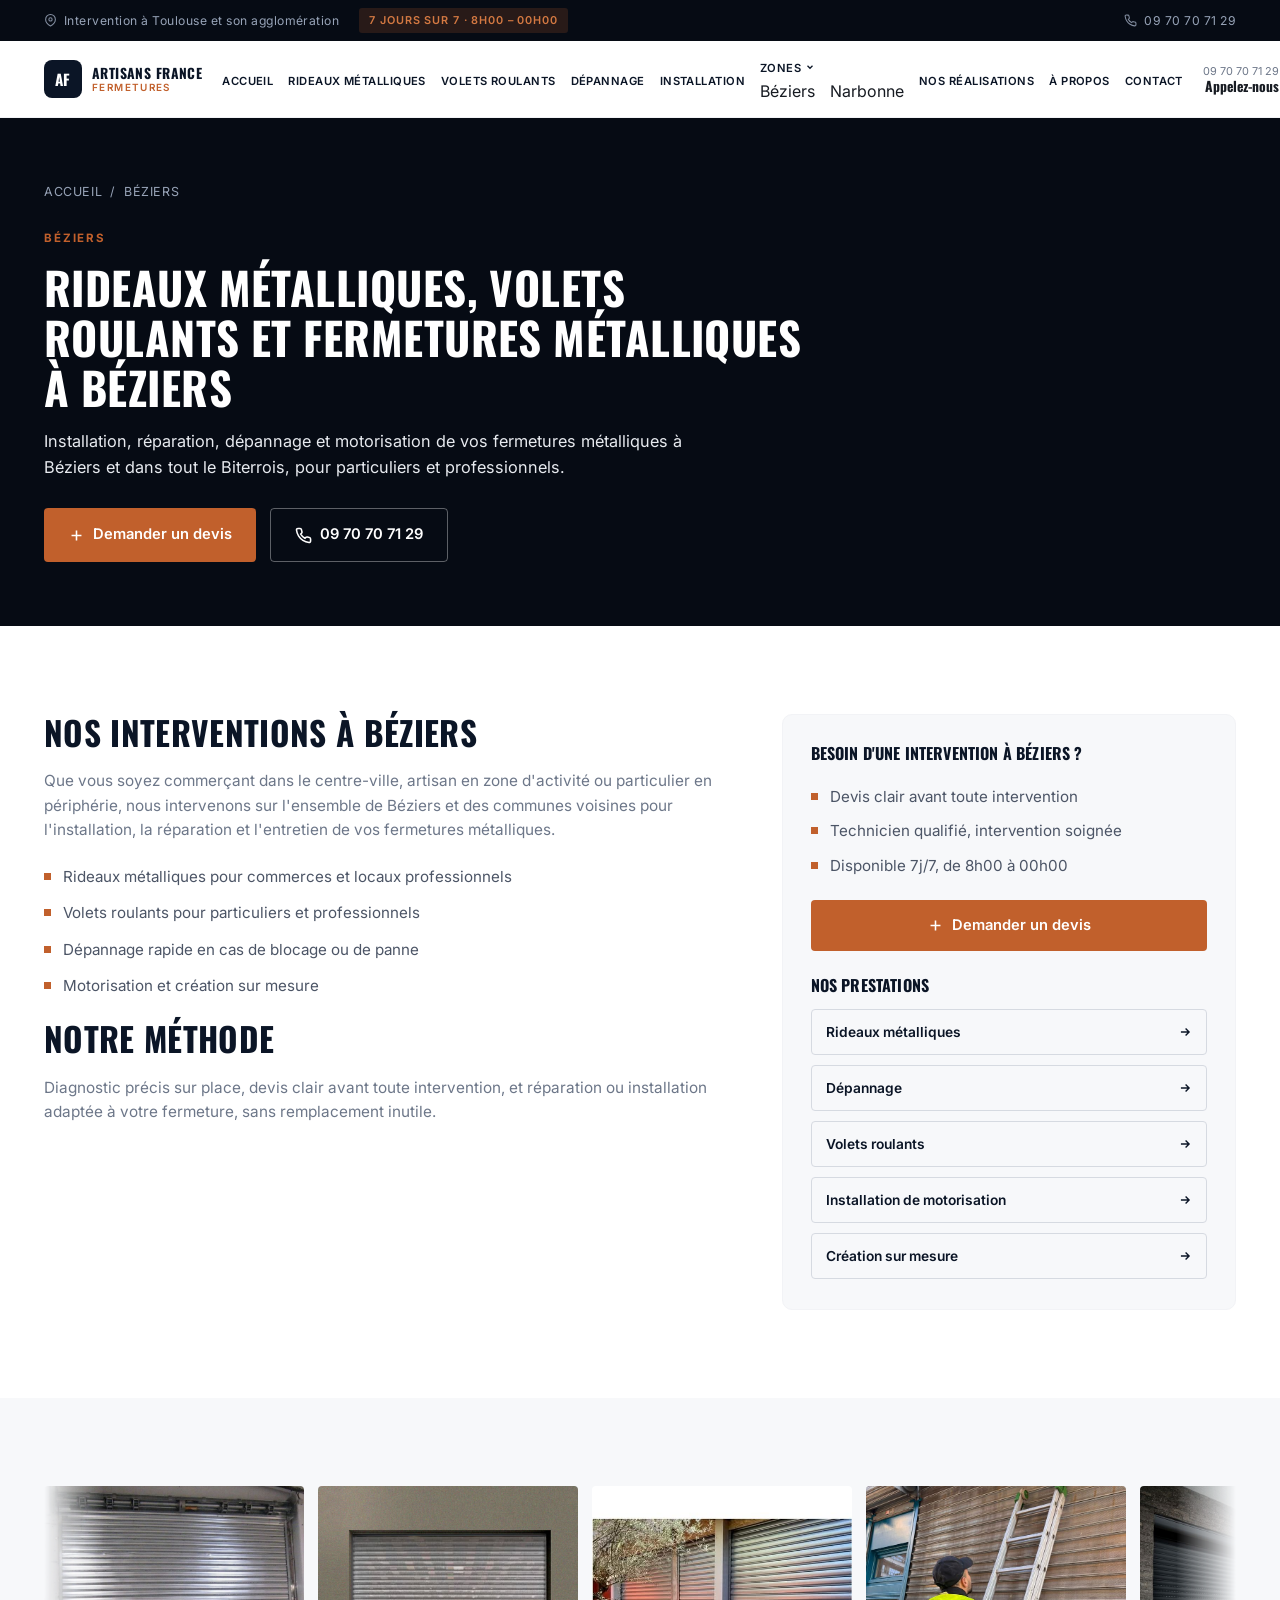
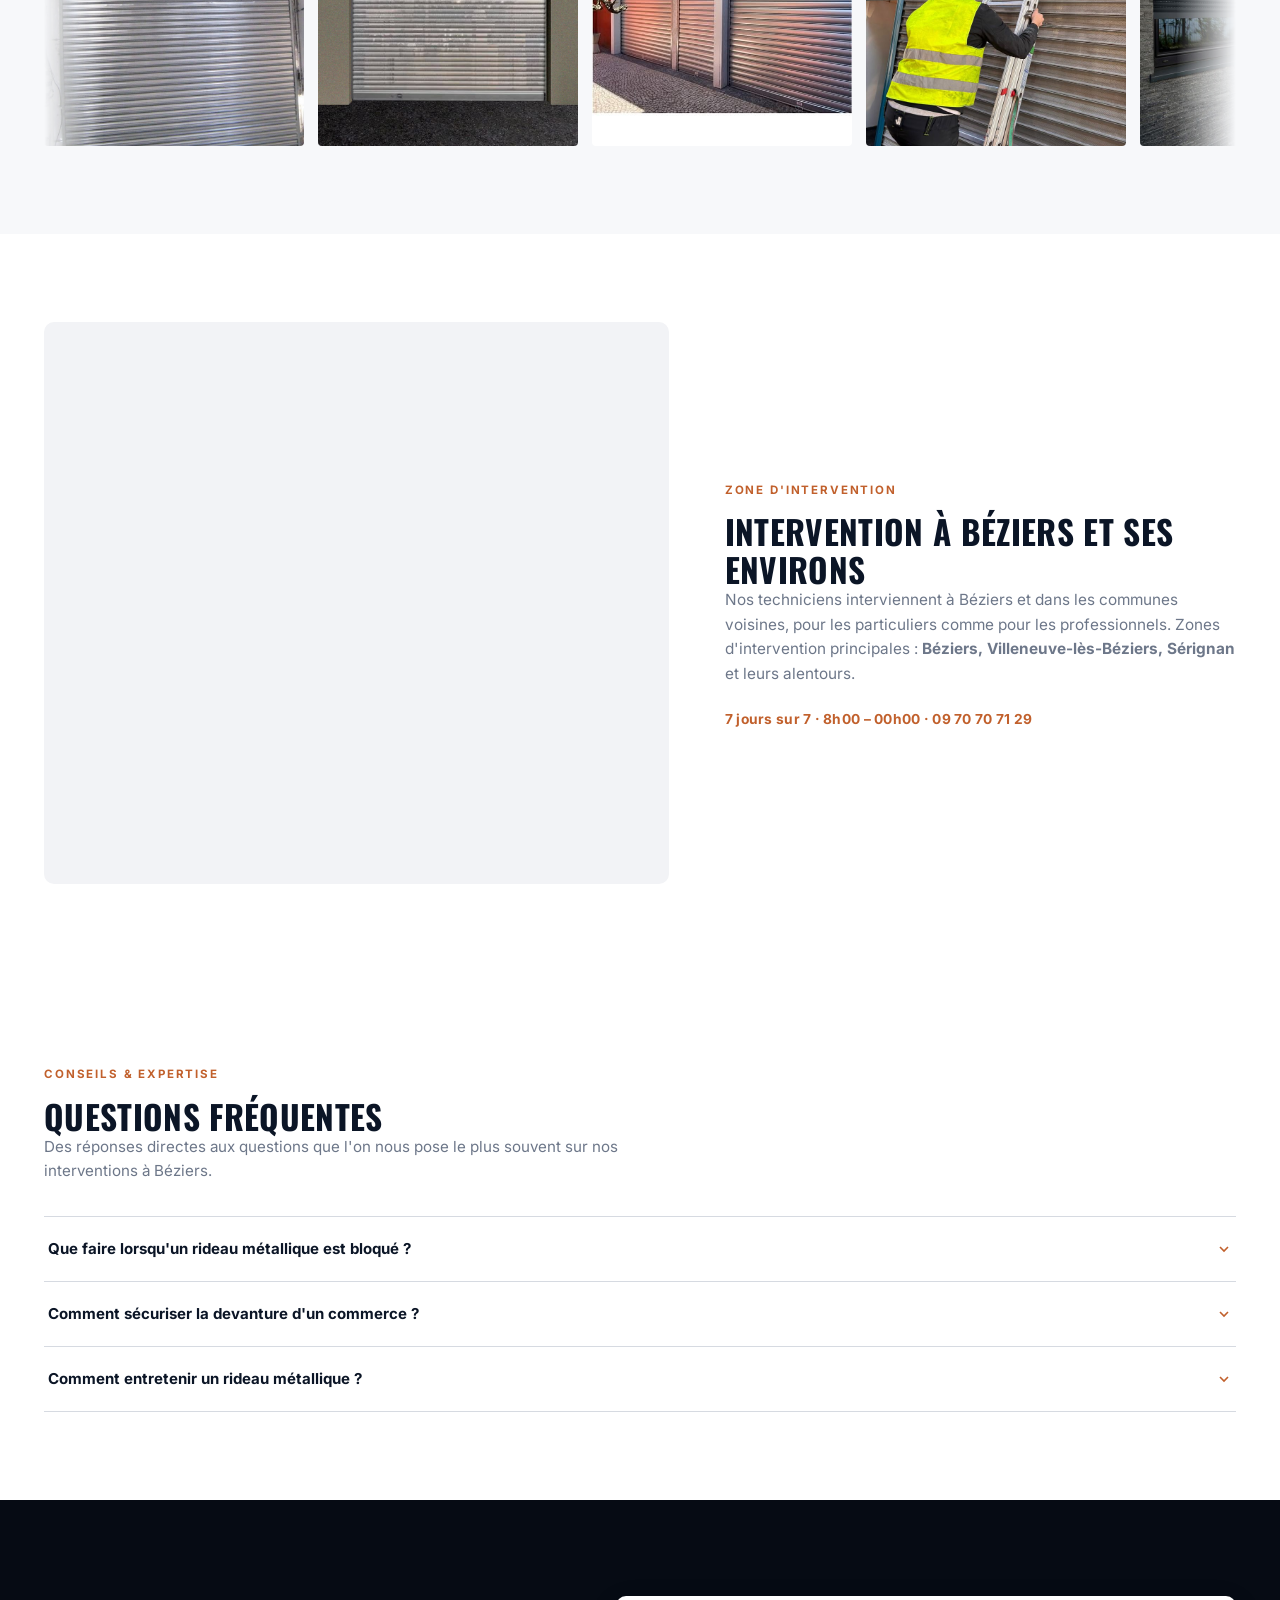
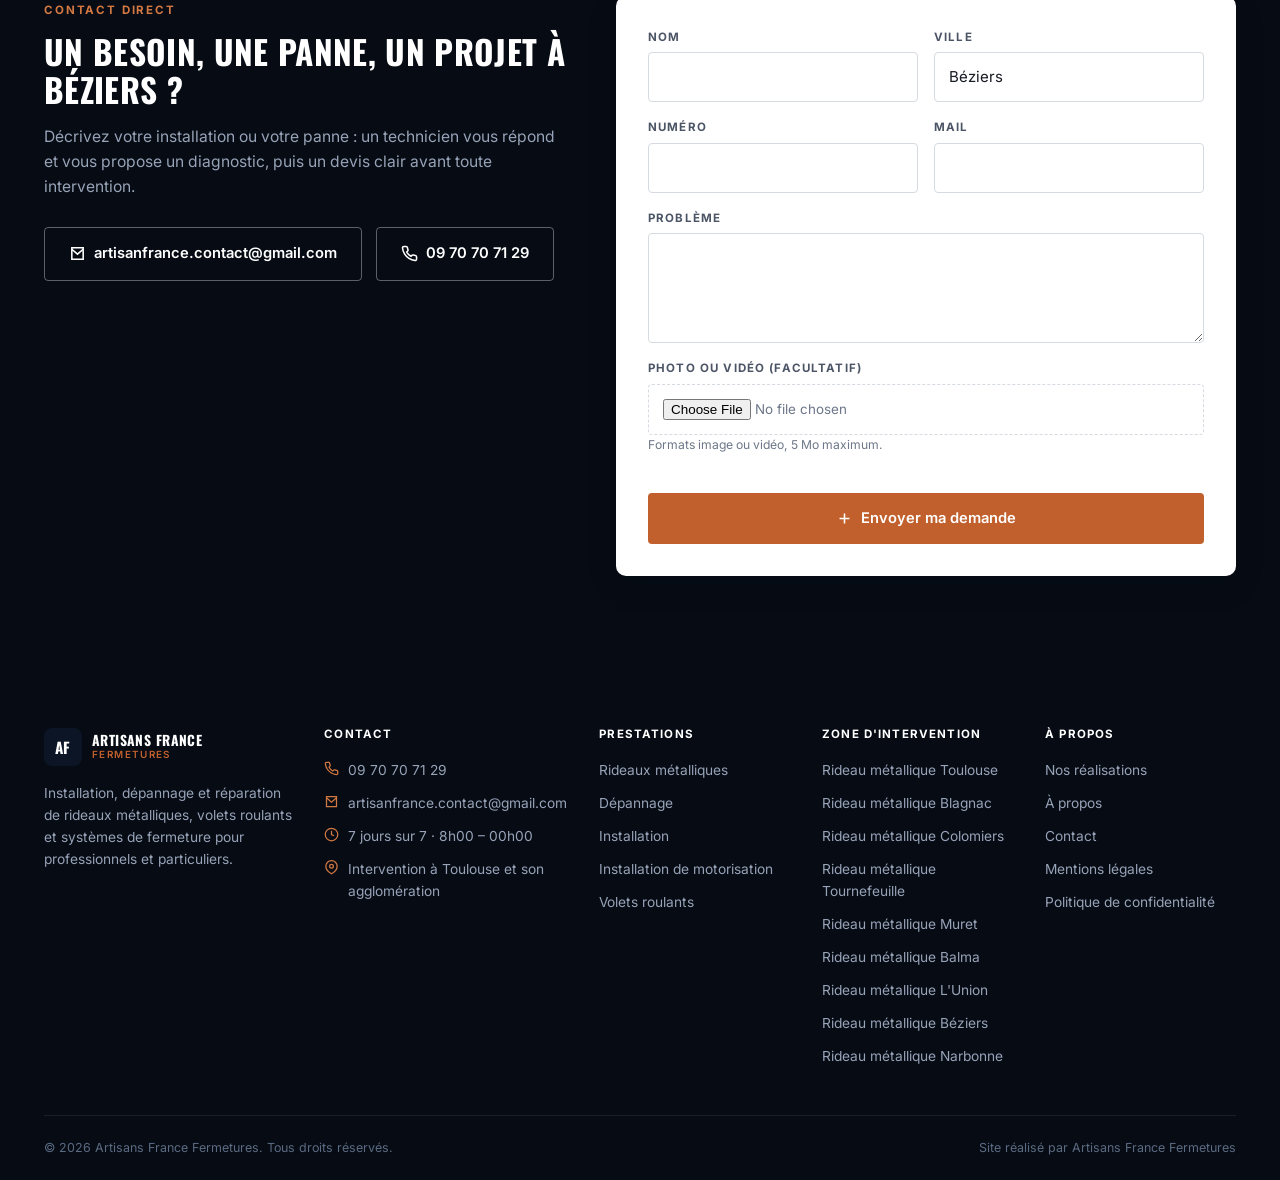
==== commit 2817197d: "Add files via upload" ====
--- a/beziers.html
+++ b/beziers.html
@@ -46,6 +46,13 @@
         <li><a class="nav-link" href="volets-roulants.html">Volets roulants</a></li>
         <li><a class="nav-link" href="depannage.html">Dépannage</a></li>
         <li><a class="nav-link" href="installation.html">Installation</a></li>
+        <li class="has-dropdown">
+          <a class="nav-link" href="#">Zones <svg viewBox="0 0 24 24" width="10" height="10" fill="none" stroke="currentColor" stroke-width="3"><path d="M6 9l6 6 6-6"/></svg></a>
+          <ul class="dropdown-menu">
+            <li><a class="active" href="beziers.html">Béziers</a></li>
+            <li><a href="narbonne.html">Narbonne</a></li>
+          </ul>
+        </li>
         <li><a class="nav-link" href="index.html#realisations">Nos réalisations</a></li>
         <li><a class="nav-link" href="index.html#apropos">À propos</a></li>
         <li><a class="nav-link" href="index.html#contact">Contact</a></li>
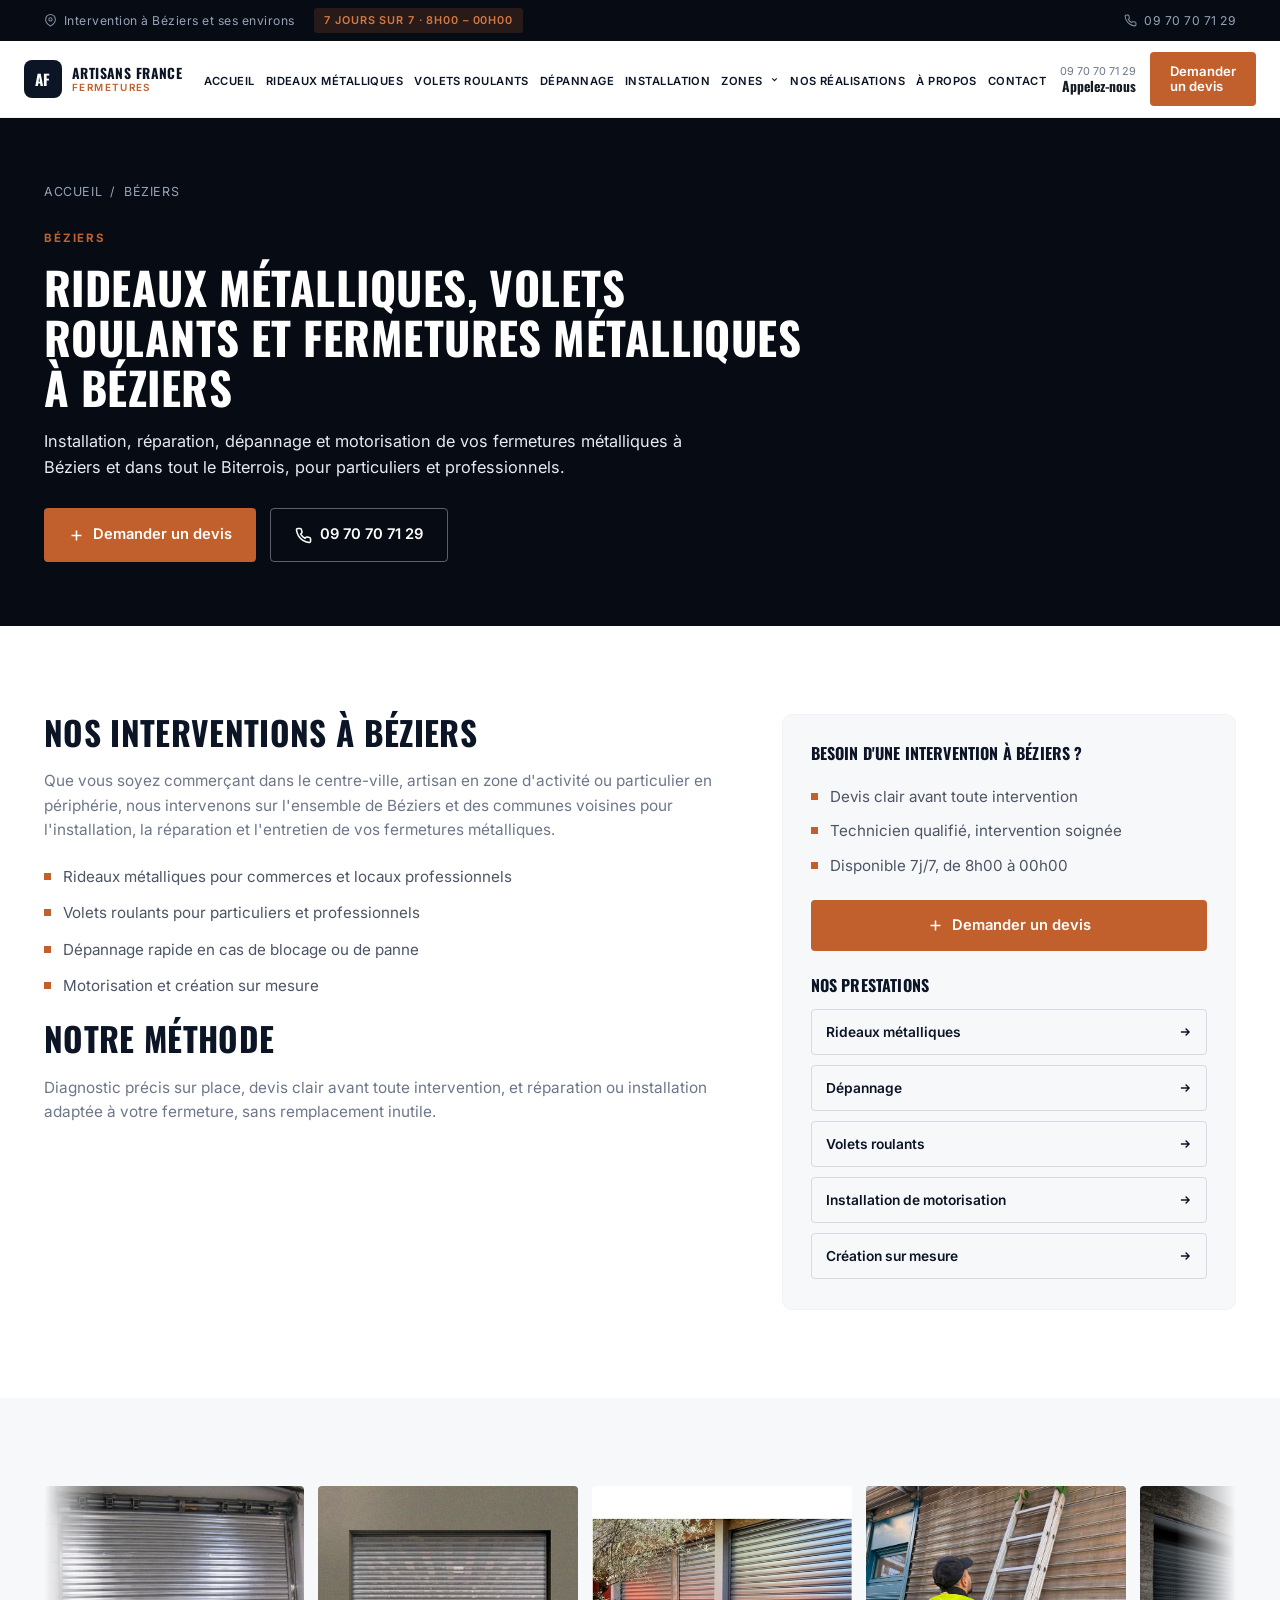
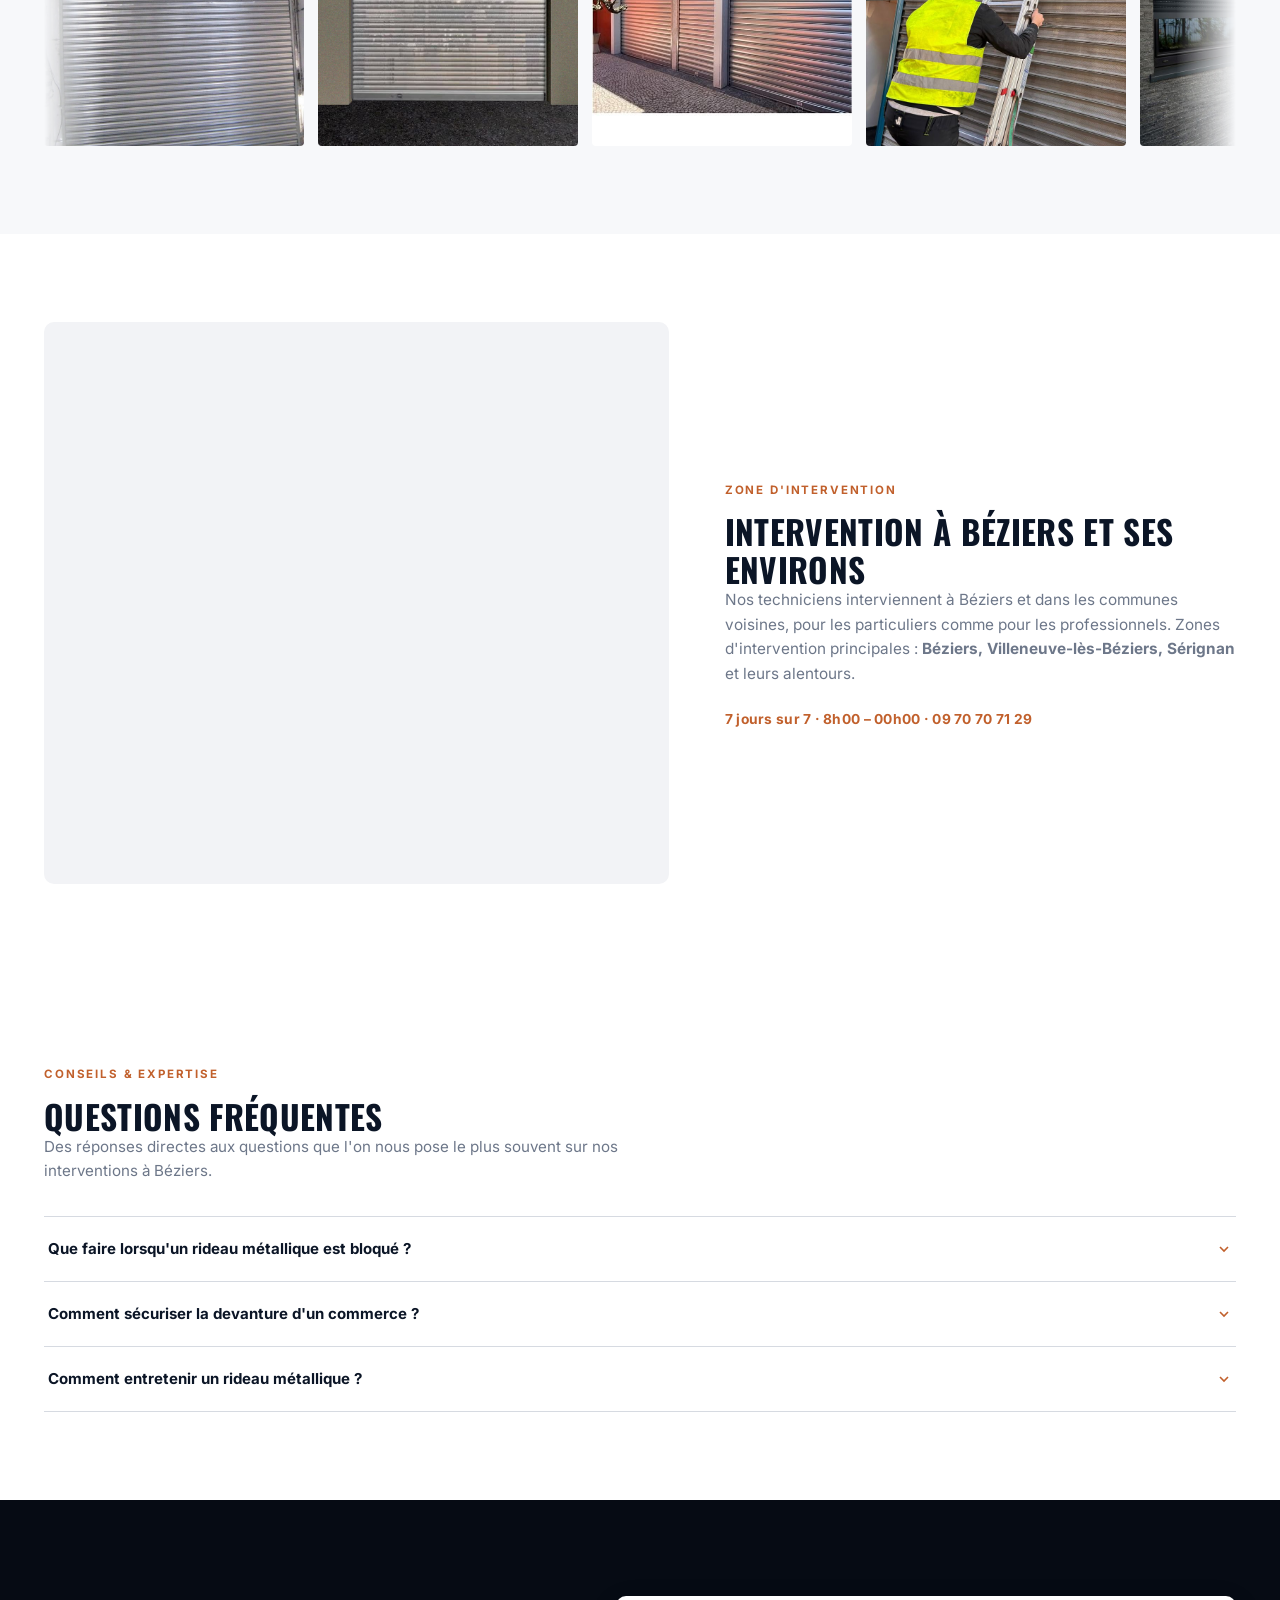
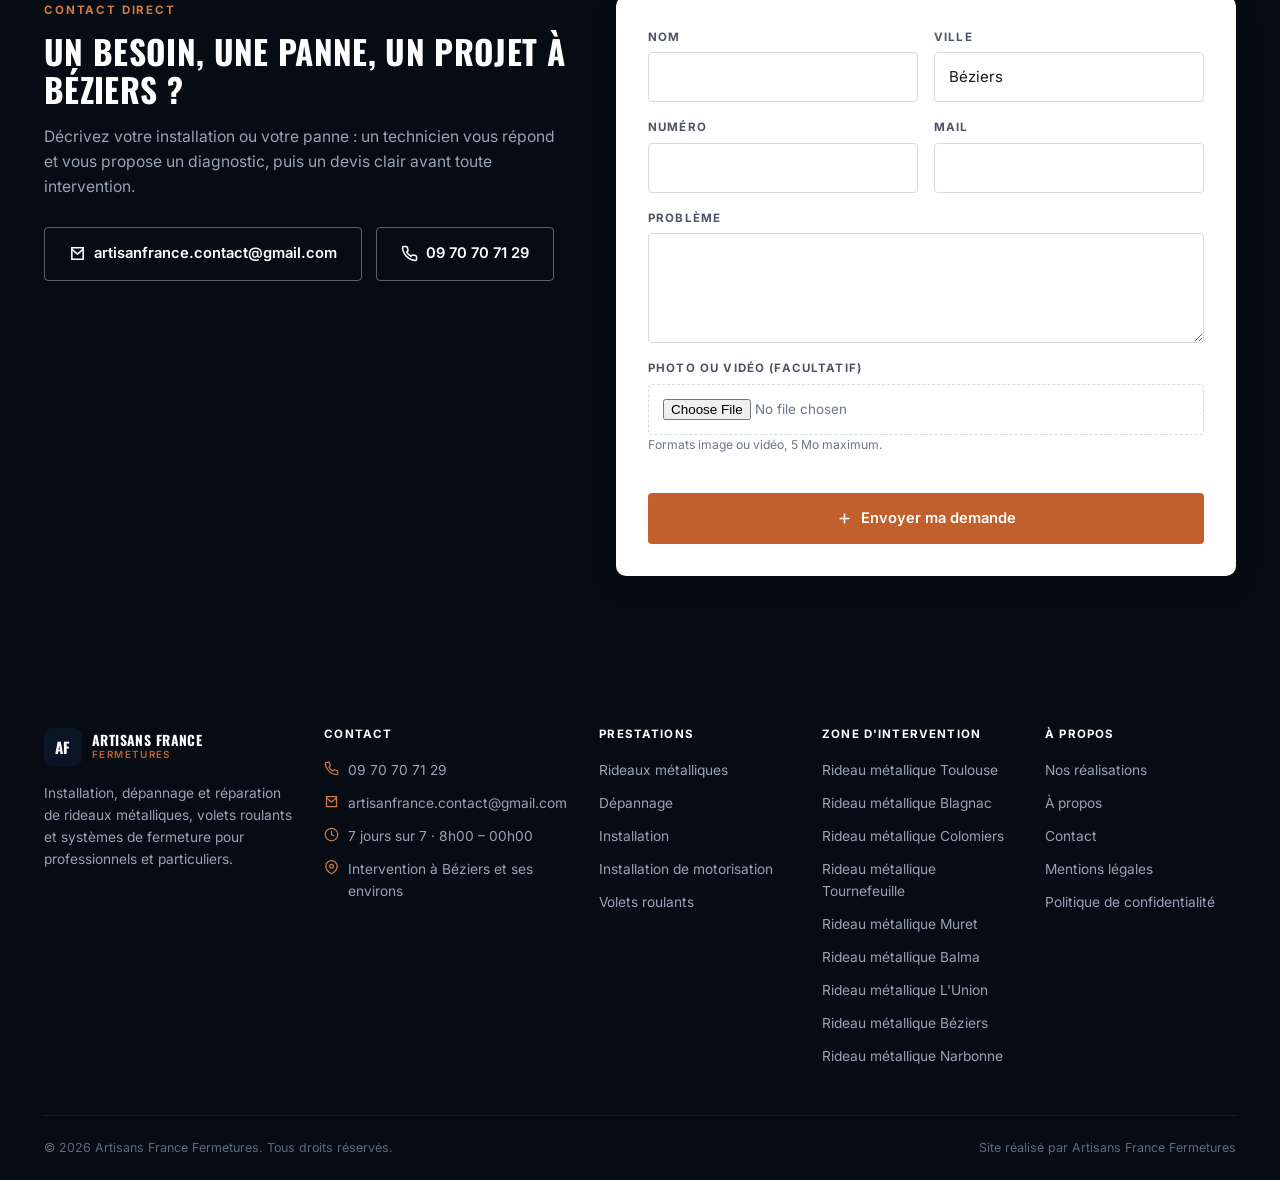
==== commit c40b1ec5: "Add files via upload" ====
--- a/beziers.html
+++ b/beziers.html
@@ -18,7 +18,7 @@
 <div class="topbar">
   <div class="container">
     <div class="topbar-left">
-      <span><svg viewBox="0 0 24 24" fill="none" stroke="currentColor" stroke-width="2"><path d="M21 10c0 7-9 12-9 12s-9-5-9-12a9 9 0 1 1 18 0z"/><circle cx="12" cy="10" r="3"/></svg> Intervention à Toulouse et son agglomération</span>
+      <span><svg viewBox="0 0 24 24" fill="none" stroke="currentColor" stroke-width="2"><path d="M21 10c0 7-9 12-9 12s-9-5-9-12a9 9 0 1 1 18 0z"/><circle cx="12" cy="10" r="3"/></svg> Intervention à Béziers et ses environs</span>
       <span class="topbar-badge">7 jours sur 7 · 8h00 – 00h00</span>
     </div>
     <div class="topbar-right">
@@ -272,7 +272,7 @@
           <li><svg viewBox="0 0 24 24" fill="none" stroke="currentColor" stroke-width="2"><path d="M22 16.92v3a2 2 0 0 1-2.18 2 19.79 19.79 0 0 1-8.63-3.07 19.5 19.5 0 0 1-6-6 19.79 19.79 0 0 1-3.07-8.67A2 2 0 0 1 4.11 2h3a2 2 0 0 1 2 1.72c.127.96.362 1.903.7 2.81a2 2 0 0 1-.45 2.11L8.09 9.91a16 16 0 0 0 6 6l1.27-1.27a2 2 0 0 1 2.11-.45c.907.338 1.85.573 2.81.7A2 2 0 0 1 22 16.92z"/></svg><a href="tel:+33970707129">09 70 70 71 29</a></li>
           <li><svg viewBox="0 0 24 24" fill="none" stroke="currentColor" stroke-width="2"><path d="M4 4h16v16H4z"/><path d="M4 6l8 7 8-7"/></svg><a href="mailto:artisanfrance.contact@gmail.com">artisanfrance.contact@gmail.com</a></li>
           <li><svg viewBox="0 0 24 24" fill="none" stroke="currentColor" stroke-width="2"><circle cx="12" cy="12" r="10"/><path d="M12 6v6l4 2"/></svg><span>7 jours sur 7 · 8h00 – 00h00</span></li>
-          <li><svg viewBox="0 0 24 24" fill="none" stroke="currentColor" stroke-width="2"><path d="M21 10c0 7-9 12-9 12s-9-5-9-12a9 9 0 1 1 18 0z"/><circle cx="12" cy="10" r="3"/></svg><span>Intervention à Toulouse et son agglomération</span></li>
+          <li><svg viewBox="0 0 24 24" fill="none" stroke="currentColor" stroke-width="2"><path d="M21 10c0 7-9 12-9 12s-9-5-9-12a9 9 0 1 1 18 0z"/><circle cx="12" cy="10" r="3"/></svg><span>Intervention à Béziers et ses environs</span></li>
         </ul>
       </div>
       <div class="footer-col">
--- a/css/style.css
+++ b/css/style.css
@@ -187,6 +187,7 @@
   z-index: 40;
 }
 .site-header .container {
+  max-width: 1360px;
   display: flex;
   align-items: center;
   justify-content: space-between;
@@ -238,8 +239,8 @@
 }
 .nav-toggle svg { width: 24px; height: 24px; }
 
-.main-nav { display: flex; align-items: center; gap: 20px; flex: 1; justify-content: flex-end; }
-.main-nav ul { display: flex; align-items: center; gap: 15px; }
+.main-nav { display: flex; align-items: center; gap: 14px; flex: 1; justify-content: flex-end; }
+.main-nav ul { display: flex; align-items: center; gap: 11px; }
 .nav-link {
   font-size: 0.7rem;
   font-weight: 600;
@@ -251,6 +252,35 @@
   white-space: nowrap;
 }
 .nav-link:hover, .nav-link.active { color: var(--orange-500); }
+
+.has-dropdown { position: relative; }
+.has-dropdown > a svg { width: 9px; height: 9px; margin-left: 4px; vertical-align: 1px; transition: transform 0.15s ease; }
+.has-dropdown .dropdown-menu {
+  display: none;
+  position: absolute;
+  top: 100%;
+  left: 0;
+  margin-top: 10px;
+  background: var(--white);
+  border: 1px solid var(--gray-100);
+  border-radius: var(--radius-sm);
+  box-shadow: var(--shadow-md);
+  min-width: 160px;
+  padding: 8px;
+  z-index: 50;
+}
+.dropdown-menu li { width: 100%; }
+.dropdown-menu a {
+  display: block;
+  padding: 9px 10px;
+  font-size: 0.8rem;
+  font-weight: 600;
+  color: var(--navy-900);
+  border-radius: 4px;
+}
+.dropdown-menu a:hover, .dropdown-menu a.active { color: var(--orange-500); background: var(--gray-050); }
+.has-dropdown.open .dropdown-menu { display: block; }
+.has-dropdown.open > a svg { transform: rotate(180deg); }
 
 .header-cta { display: flex; align-items: center; gap: 14px; }
 .header-phone { display: flex; flex-direction: column; line-height: 1.2; text-align: right; white-space: nowrap; }
@@ -665,6 +695,19 @@
   .main-nav ul { flex-direction: column; align-items: flex-start; gap: 4px; width: 100%; }
   .main-nav ul li { width: 100%; }
   .nav-link { display: block; padding: 12px 0; border-bottom: 1px solid var(--gray-100); }
+  .has-dropdown > a { display: flex; align-items: center; border-bottom: 1px solid var(--gray-100); justify-content: space-between; width: 100%; }
+  .has-dropdown > a svg { margin-left: 0; }
+  .has-dropdown .dropdown-menu {
+    display: none;
+    position: static;
+    box-shadow: none;
+    border: none;
+    padding: 0 0 8px 14px;
+    margin-top: 0;
+  }
+  .has-dropdown.open .dropdown-menu { display: block; }
+  .has-dropdown.open > a svg { transform: rotate(180deg); }
+  .dropdown-menu a { padding: 10px 0; }
   .header-cta { flex-direction: column; align-items: stretch; margin-top: 24px; gap: 12px; }
   .header-phone { text-align: left; }
   .nav-backdrop {
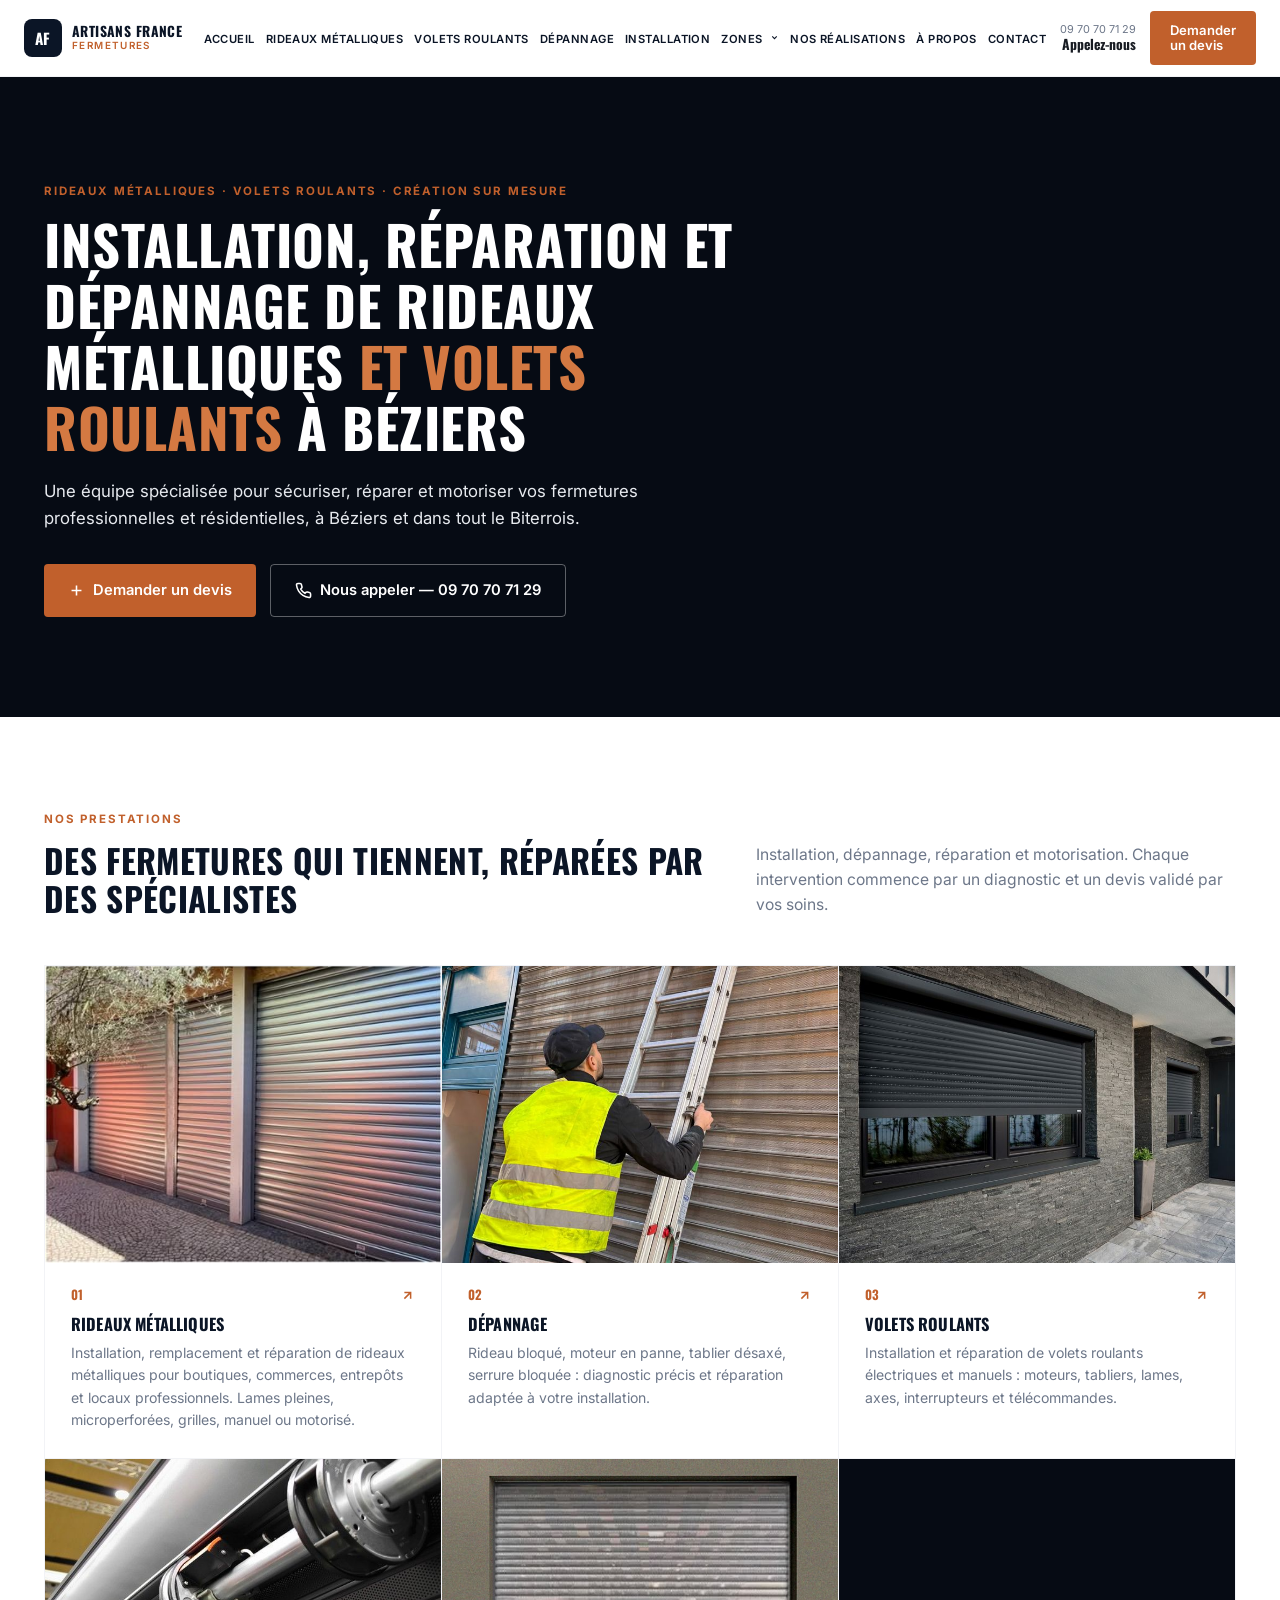
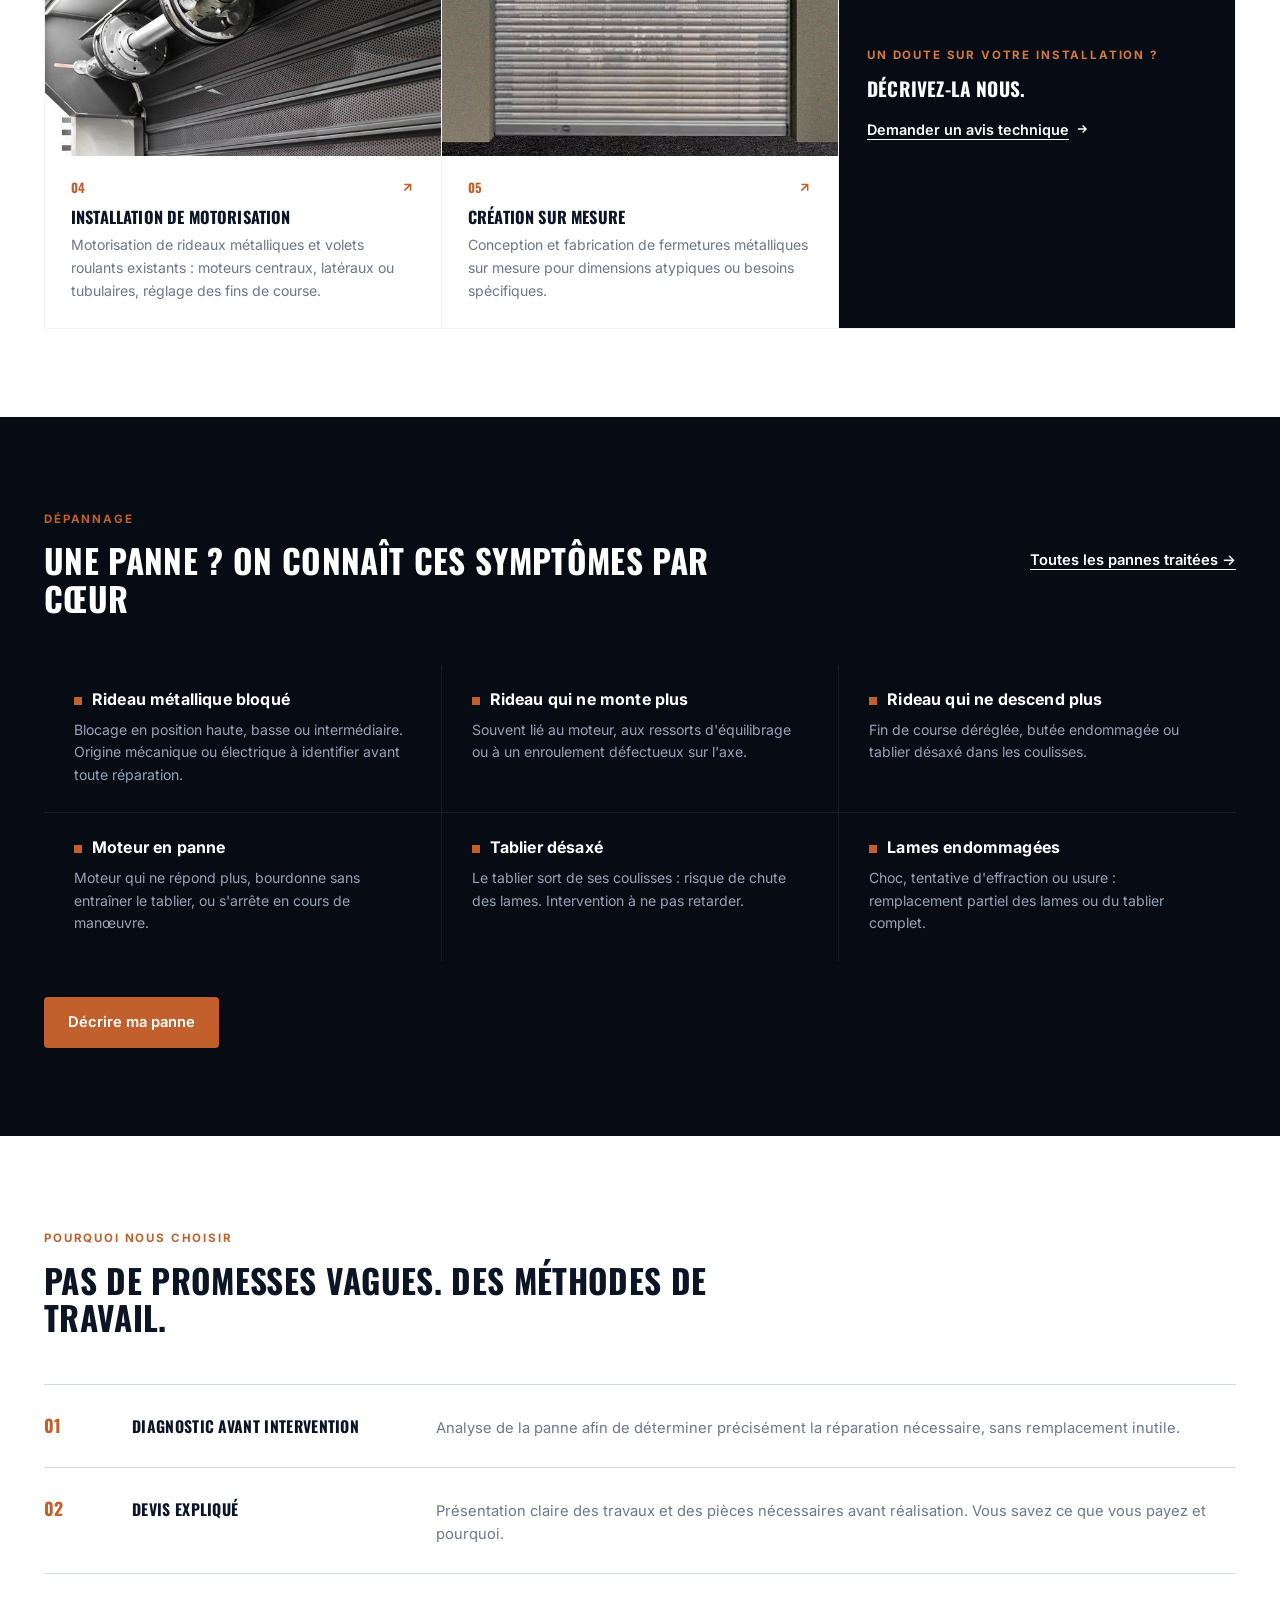
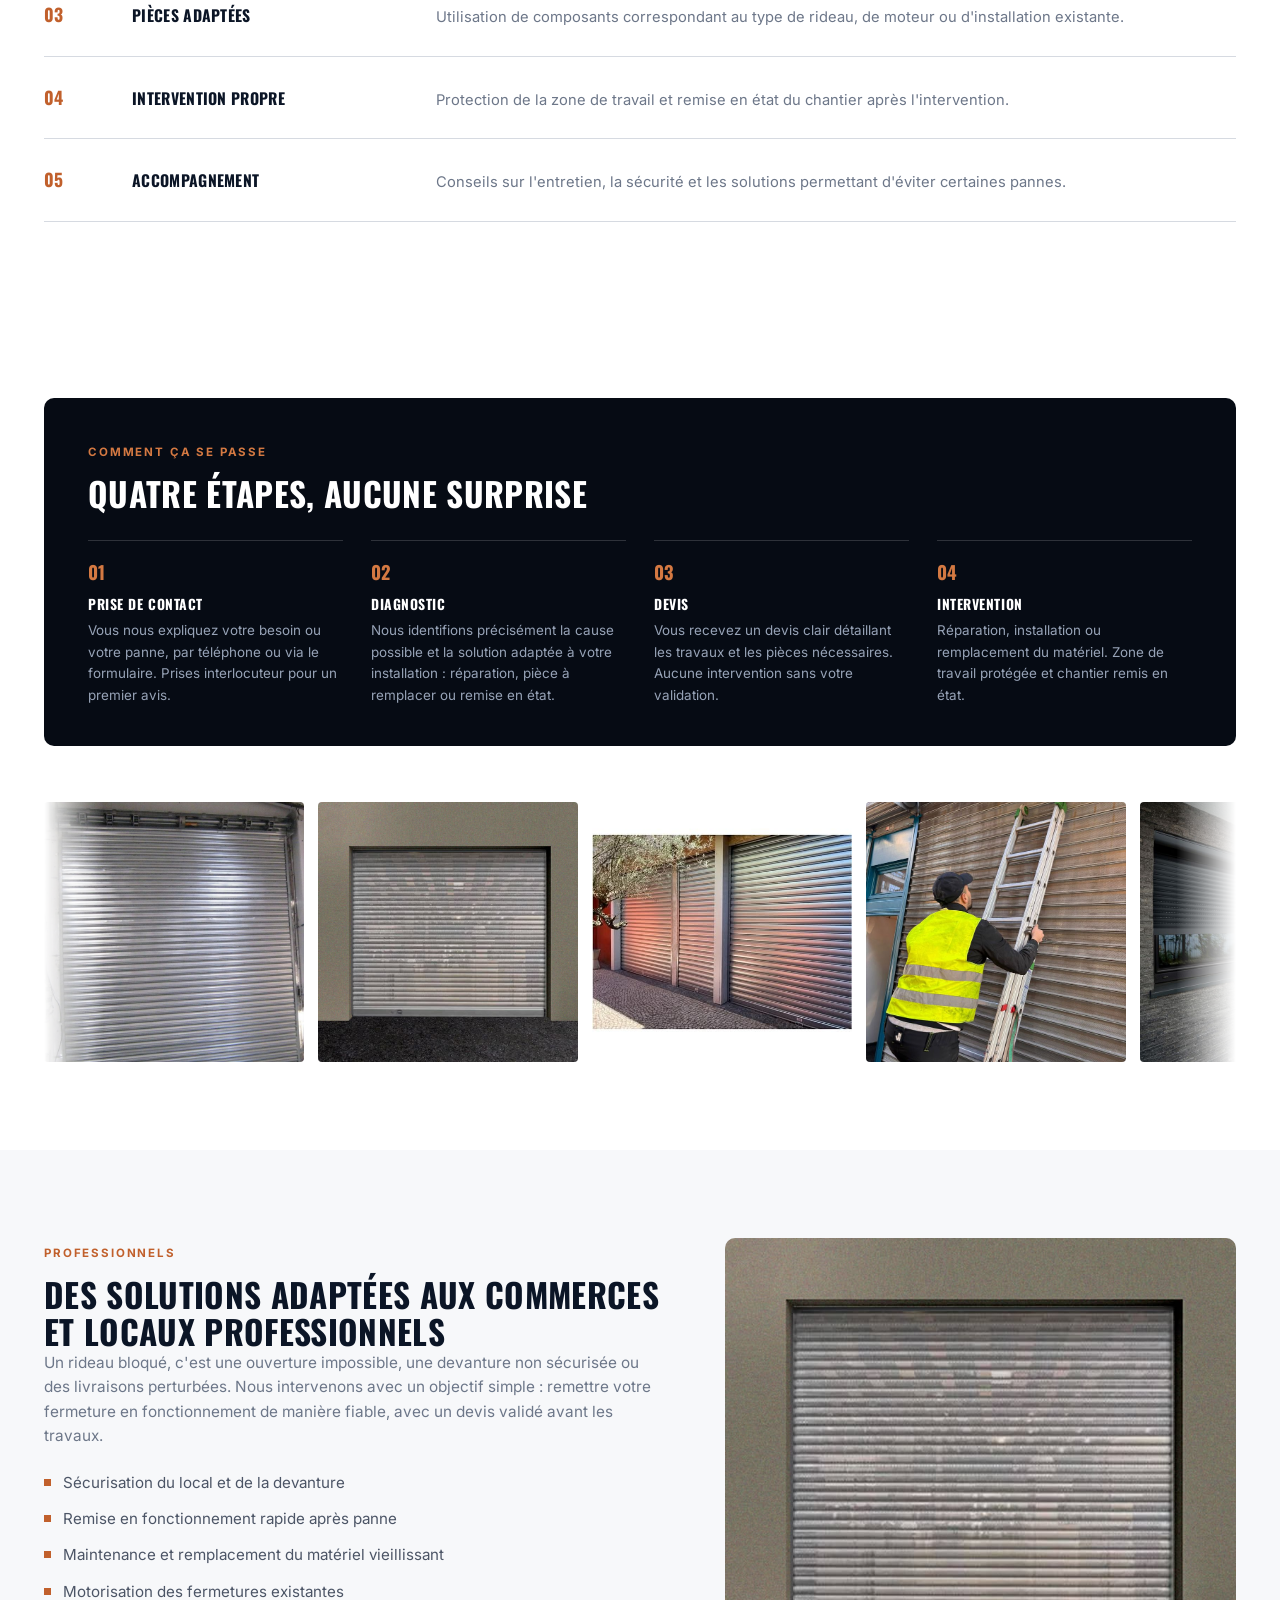
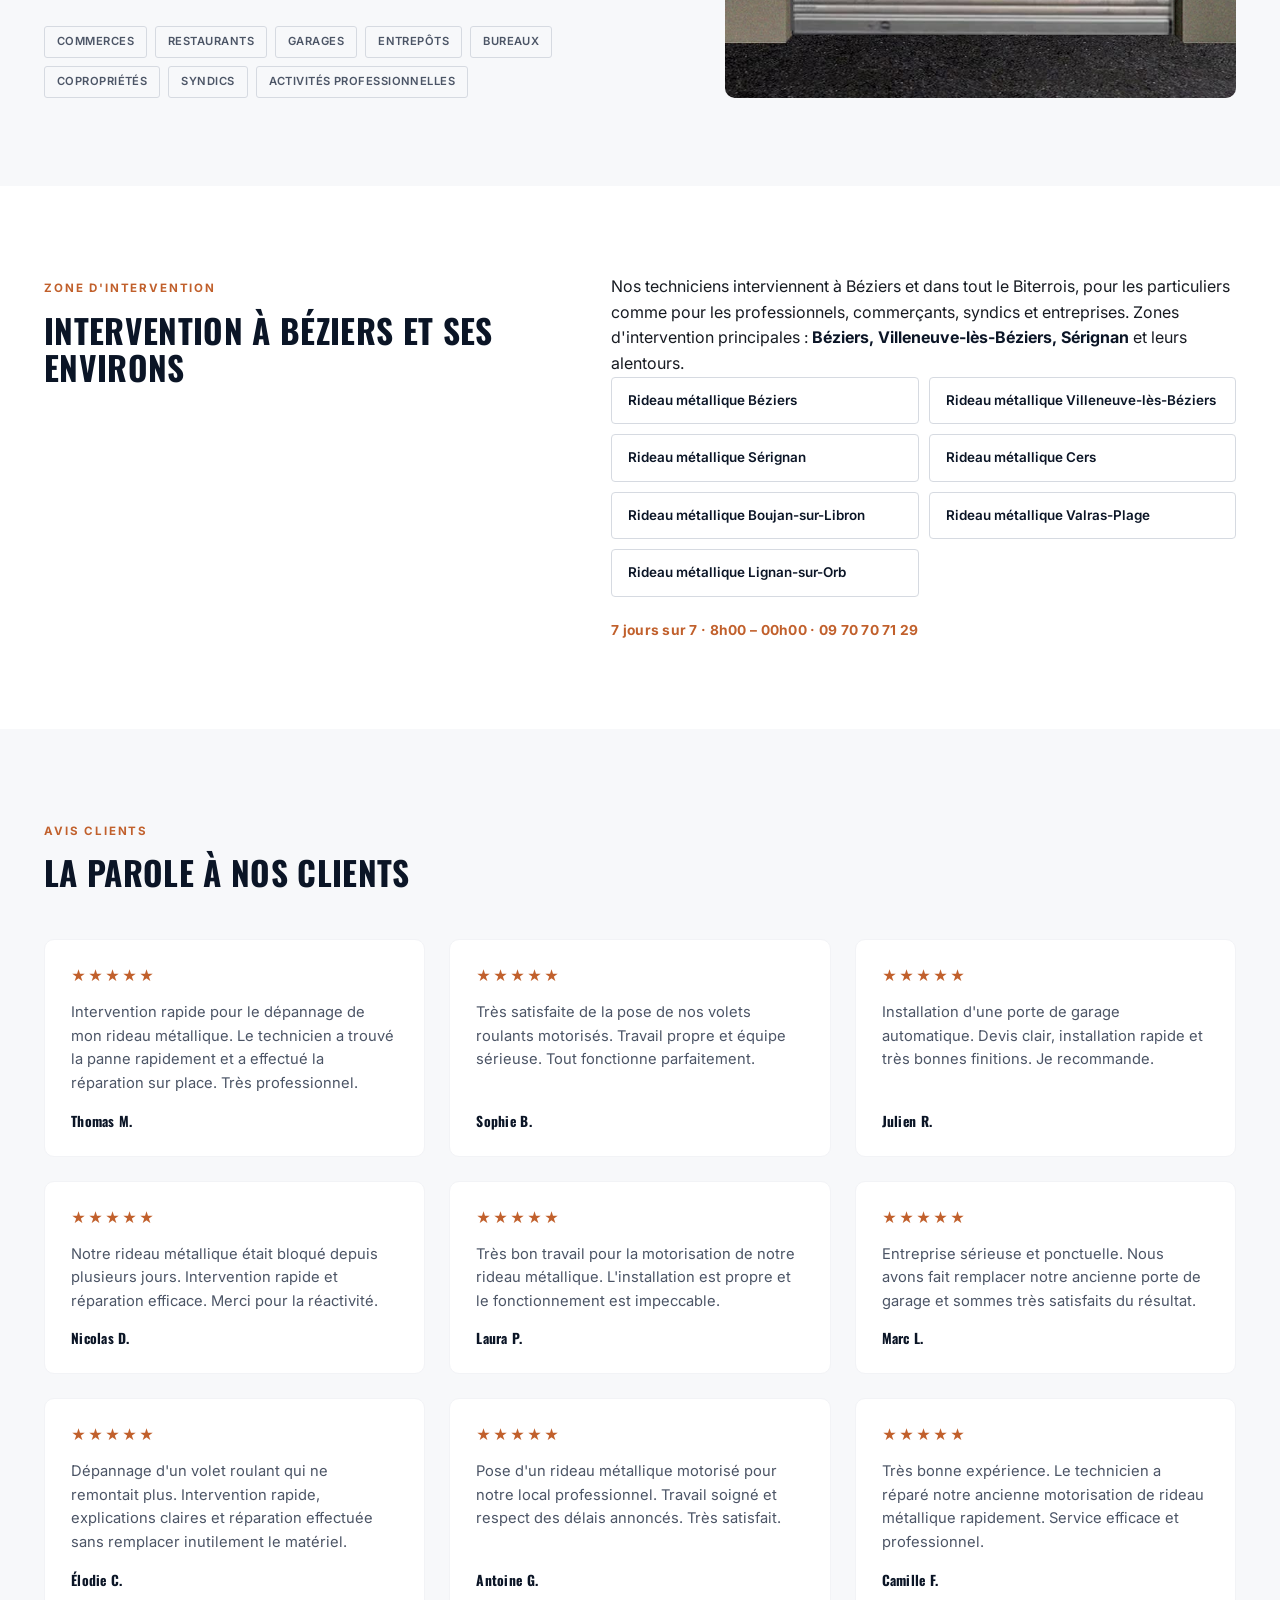
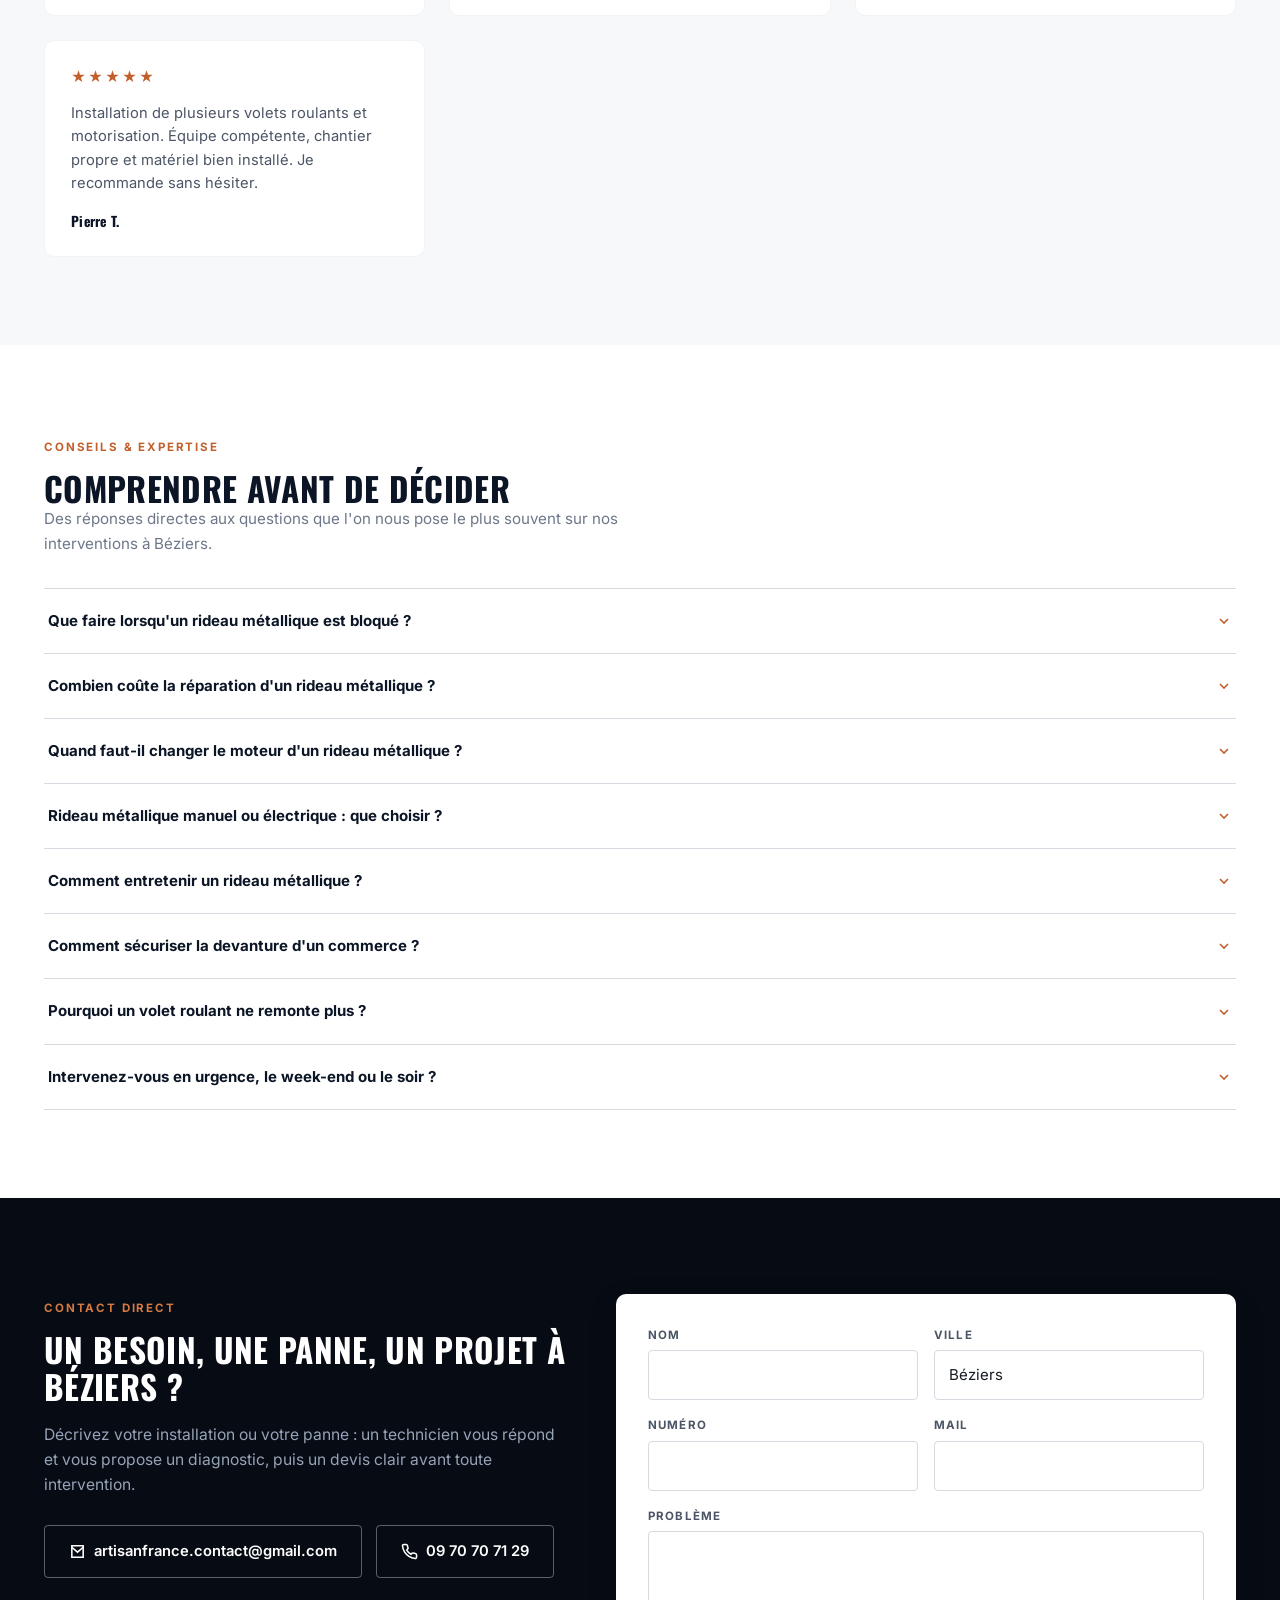
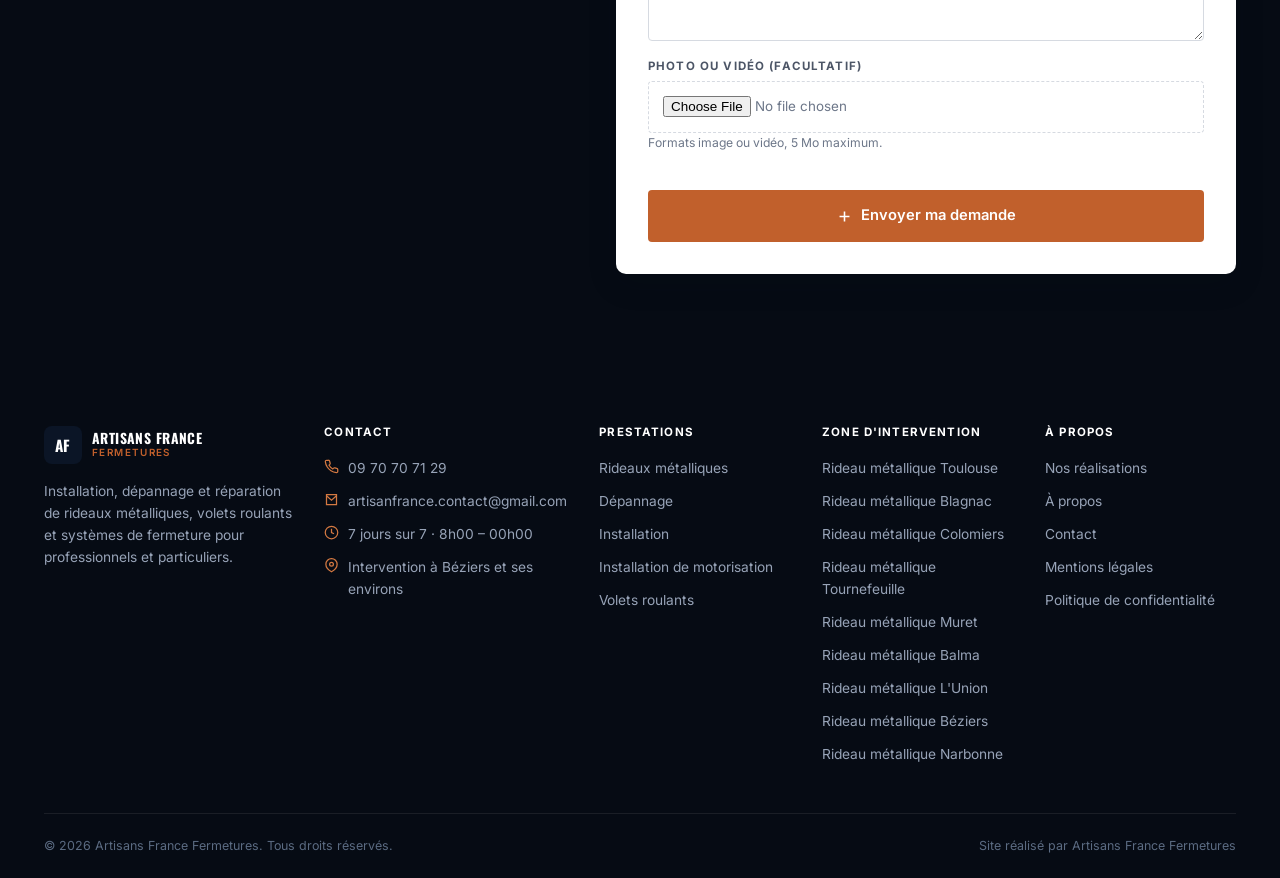
==== commit b584405c: "Add files via upload" ====
--- a/beziers.html
+++ b/beziers.html
@@ -14,19 +14,6 @@
 </head>
 <body>
 
-<!-- Top bar -->
-<div class="topbar">
-  <div class="container">
-    <div class="topbar-left">
-      <span><svg viewBox="0 0 24 24" fill="none" stroke="currentColor" stroke-width="2"><path d="M21 10c0 7-9 12-9 12s-9-5-9-12a9 9 0 1 1 18 0z"/><circle cx="12" cy="10" r="3"/></svg> Intervention à Béziers et ses environs</span>
-      <span class="topbar-badge">7 jours sur 7 · 8h00 – 00h00</span>
-    </div>
-    <div class="topbar-right">
-      <a href="tel:+33970707129"><svg viewBox="0 0 24 24" fill="none" stroke="currentColor" stroke-width="2"><path d="M22 16.92v3a2 2 0 0 1-2.18 2 19.79 19.79 0 0 1-8.63-3.07 19.5 19.5 0 0 1-6-6 19.79 19.79 0 0 1-3.07-8.67A2 2 0 0 1 4.11 2h3a2 2 0 0 1 2 1.72c.127.96.362 1.903.7 2.81a2 2 0 0 1-.45 2.11L8.09 9.91a16 16 0 0 0 6 6l1.27-1.27a2 2 0 0 1 2.11-.45c.907.338 1.85.573 2.81.7A2 2 0 0 1 22 16.92z"/></svg> 09 70 70 71 29</a>
-    </div>
-  </div>
-</div>
-
 <!-- Header -->
 <header class="site-header">
   <div class="container">
@@ -53,103 +40,253 @@
             <li><a href="narbonne.html">Narbonne</a></li>
           </ul>
         </li>
-        <li><a class="nav-link" href="index.html#realisations">Nos réalisations</a></li>
-        <li><a class="nav-link" href="index.html#apropos">À propos</a></li>
-        <li><a class="nav-link" href="index.html#contact">Contact</a></li>
+        <li><a class="nav-link" href="#realisations">Nos réalisations</a></li>
+        <li><a class="nav-link" href="#apropos">À propos</a></li>
+        <li><a class="nav-link" href="#contact">Contact</a></li>
       </ul>
       <div class="header-cta">
         <div class="header-phone">
           <small>09 70 70 71 29</small>
           <strong>Appelez-nous</strong>
         </div>
-        <a href="index.html#contact" class="btn btn-primary"><span>Demander</span><span>un devis</span></a>
+        <a href="#contact" class="btn btn-primary"><span>Demander</span><span>un devis</span></a>
       </div>
     </nav>
     <div class="nav-backdrop"></div>
   </div>
 </header>
 
-
 <main id="top">
 
-  <!-- PAGE HERO -->
-  <section class="page-hero">
-    <div class="container">
-      <div class="breadcrumb reveal in"><a href="index.html">Accueil</a> <span>/</span> <span>Béziers</span></div>
-      <div class="eyebrow">Béziers</div>
-      <h1>Rideaux métalliques, volets roulants et fermetures métalliques à Béziers</h1>
-      <p class="lead">Installation, réparation, dépannage et motorisation de vos fermetures métalliques à Béziers et dans tout le Biterrois, pour particuliers et professionnels.</p>
-      <div class="hero-actions">
-        <a href="#contact" class="btn btn-primary"><svg viewBox="0 0 24 24" fill="none" stroke="currentColor" stroke-width="2.2"><path d="M12 5v14M5 12h14"/></svg> Demander un devis</a>
-        <a href="tel:+33970707129" class="btn btn-outline"><svg viewBox="0 0 24 24" fill="none" stroke="currentColor" stroke-width="2.2"><path d="M22 16.92v3a2 2 0 0 1-2.18 2 19.79 19.79 0 0 1-8.63-3.07 19.5 19.5 0 0 1-6-6 19.79 19.79 0 0 1-3.07-8.67A2 2 0 0 1 4.11 2h3a2 2 0 0 1 2 1.72c.127.96.362 1.903.7 2.81a2 2 0 0 1-.45 2.11L8.09 9.91a16 16 0 0 0 6 6l1.27-1.27a2 2 0 0 1 2.11-.45c.907.338 1.85.573 2.81.7A2 2 0 0 1 22 16.92z"/></svg> 09 70 70 71 29</a>
-      </div>
-    </div>
-  </section>
-
-  <!-- CONTENU -->
+  <!-- HERO -->
+  <section class="hero">
+    <div class="hero-bg"><img src="Hero volet roulant.jpg" alt="Rideau métallique industriel" loading="eager"></div>
+    <div class="container">
+      <div class="hero-content reveal in">
+        <div class="eyebrow">Rideaux métalliques · Volets roulants · Création sur mesure</div>
+        <h1>Installation, réparation et dépannage de rideaux métalliques <em>et volets roulants</em> à Béziers</h1>
+        <p class="lead">Une équipe spécialisée pour sécuriser, réparer et motoriser vos fermetures professionnelles et résidentielles, à Béziers et dans tout le Biterrois.</p>
+        <div class="hero-actions">
+          <a href="#contact" class="btn btn-primary"><svg viewBox="0 0 24 24" fill="none" stroke="currentColor" stroke-width="2.2"><path d="M12 5v14M5 12h14"/></svg> Demander un devis</a>
+          <a href="tel:+33970707129" class="btn btn-outline"><svg viewBox="0 0 24 24" fill="none" stroke="currentColor" stroke-width="2.2"><path d="M22 16.92v3a2 2 0 0 1-2.18 2 19.79 19.79 0 0 1-8.63-3.07 19.5 19.5 0 0 1-6-6 19.79 19.79 0 0 1-3.07-8.67A2 2 0 0 1 4.11 2h3a2 2 0 0 1 2 1.72c.127.96.362 1.903.7 2.81a2 2 0 0 1-.45 2.11L8.09 9.91a16 16 0 0 0 6 6l1.27-1.27a2 2 0 0 1 2.11-.45c.907.338 1.85.573 2.81.7A2 2 0 0 1 22 16.92z"/></svg> Nous appeler — 09 70 70 71 29</a>
+        </div>
+      </div>
+    </div>
+  </section>
+
+  <!-- SERVICES -->
+  <section id="services" class="section">
+    <div class="container">
+      <div class="section-head reveal in">
+        <div>
+          <div class="eyebrow">Nos prestations</div>
+          <h2>Des fermetures qui tiennent, réparées par des spécialistes</h2>
+        </div>
+        <p>Installation, dépannage, réparation et motorisation. Chaque intervention commence par un diagnostic et un devis validé par vos soins.</p>
+      </div>
+
+      <div class="services-grid">
+        <a class="service-card reveal in" href="rideaux-metalliques.html">
+          <div class="service-photo"><img src="rideaux metalique.jpg" alt="Rideaux métalliques" loading="lazy"></div>
+          <div class="service-body">
+            <div class="service-index-row"><span>01</span><svg viewBox="0 0 24 24" fill="none" stroke="currentColor" stroke-width="2.4"><path d="M7 17L17 7M7 7h10v10"/></svg></div>
+            <h3>Rideaux métalliques</h3>
+            <p>Installation, remplacement et réparation de rideaux métalliques pour boutiques, commerces, entrepôts et locaux professionnels. Lames pleines, microperforées, grilles, manuel ou motorisé.</p>
+          </div>
+        </a>
+        <a class="service-card reveal in" href="depannage.html">
+          <div class="service-photo"><img src="Dépannage Rideau Métallique.jpg" alt="Dépannage rideau métallique" loading="lazy"></div>
+          <div class="service-body">
+            <div class="service-index-row"><span>02</span><svg viewBox="0 0 24 24" fill="none" stroke="currentColor" stroke-width="2.4"><path d="M7 17L17 7M7 7h10v10"/></svg></div>
+            <h3>Dépannage</h3>
+            <p>Rideau bloqué, moteur en panne, tablier désaxé, serrure bloquée : diagnostic précis et réparation adaptée à votre installation.</p>
+          </div>
+        </a>
+        <a class="service-card reveal in" href="volets-roulants.html">
+          <div class="service-photo"><img src="Volet roulant.jpg" alt="Volets roulants" loading="lazy"></div>
+          <div class="service-body">
+            <div class="service-index-row"><span>03</span><svg viewBox="0 0 24 24" fill="none" stroke="currentColor" stroke-width="2.4"><path d="M7 17L17 7M7 7h10v10"/></svg></div>
+            <h3>Volets roulants</h3>
+            <p>Installation et réparation de volets roulants électriques et manuels : moteurs, tabliers, lames, axes, interrupteurs et télécommandes.</p>
+          </div>
+        </a>
+        <a class="service-card reveal in" href="motorisation.html">
+          <div class="service-photo"><img src="motorisation rideaux metalique.jpg" alt="Motorisation de rideau métallique" loading="lazy"></div>
+          <div class="service-body">
+            <div class="service-index-row"><span>04</span><svg viewBox="0 0 24 24" fill="none" stroke="currentColor" stroke-width="2.4"><path d="M7 17L17 7M7 7h10v10"/></svg></div>
+            <h3>Installation de motorisation</h3>
+            <p>Motorisation de rideaux métalliques et volets roulants existants : moteurs centraux, latéraux ou tubulaires, réglage des fins de course.</p>
+          </div>
+        </a>
+        <a class="service-card reveal in" href="portes-de-garage.html">
+          <div class="service-photo"><img src="Rideau métallique 2.jpg" alt="Création sur mesure" loading="lazy"></div>
+          <div class="service-body">
+            <div class="service-index-row"><span>05</span><svg viewBox="0 0 24 24" fill="none" stroke="currentColor" stroke-width="2.4"><path d="M7 17L17 7M7 7h10v10"/></svg></div>
+            <h3>Création sur mesure</h3>
+            <p>Conception et fabrication de fermetures métalliques sur mesure pour dimensions atypiques ou besoins spécifiques.</p>
+          </div>
+        </a>
+        <div class="service-card service-card--cta reveal in">
+          <div class="eyebrow">Un doute sur votre installation ?</div>
+          <h3>Décrivez-la nous.</h3>
+          <a href="#contact">Demander un avis technique <svg viewBox="0 0 24 24" width="14" height="14" fill="none" stroke="currentColor" stroke-width="2.4"><path d="M5 12h14M13 6l6 6-6 6"/></svg></a>
+        </div>
+      </div>
+    </div>
+  </section>
+
+  <!-- DÉPANNAGE / SYMPTÔMES -->
+  <section class="section section--dark">
+    <div class="container">
+      <div class="section-head section-head--link reveal in">
+        <div>
+          <div class="eyebrow">Dépannage</div>
+          <h2>Une panne ? On connaît ces symptômes par cœur</h2>
+        </div>
+        <a class="section-link" href="depannage.html">Toutes les pannes traitées →</a>
+      </div>
+
+      <div class="symptoms-grid">
+        <div class="symptom-card reveal in">
+          <h3>Rideau métallique bloqué</h3>
+          <p>Blocage en position haute, basse ou intermédiaire. Origine mécanique ou électrique à identifier avant toute réparation.</p>
+        </div>
+        <div class="symptom-card reveal in">
+          <h3>Rideau qui ne monte plus</h3>
+          <p>Souvent lié au moteur, aux ressorts d'équilibrage ou à un enroulement défectueux sur l'axe.</p>
+        </div>
+        <div class="symptom-card reveal in">
+          <h3>Rideau qui ne descend plus</h3>
+          <p>Fin de course déréglée, butée endommagée ou tablier désaxé dans les coulisses.</p>
+        </div>
+        <div class="symptom-card reveal in">
+          <h3>Moteur en panne</h3>
+          <p>Moteur qui ne répond plus, bourdonne sans entraîner le tablier, ou s'arrête en cours de manœuvre.</p>
+        </div>
+        <div class="symptom-card reveal in">
+          <h3>Tablier désaxé</h3>
+          <p>Le tablier sort de ses coulisses : risque de chute des lames. Intervention à ne pas retarder.</p>
+        </div>
+        <div class="symptom-card reveal in">
+          <h3>Lames endommagées</h3>
+          <p>Choc, tentative d'effraction ou usure : remplacement partiel des lames ou du tablier complet.</p>
+        </div>
+      </div>
+
+      <a href="depannage.html" class="btn btn-primary reveal in">Décrire ma panne</a>
+    </div>
+  </section>
+
+  <!-- POURQUOI NOUS CHOISIR -->
+  <section id="apropos" class="section">
+    <div class="container">
+      <div class="section-head reveal in">
+        <div>
+          <div class="eyebrow">Pourquoi nous choisir</div>
+          <h2>Pas de promesses vagues. Des méthodes de travail.</h2>
+        </div>
+      </div>
+
+      <div class="reasons-list">
+        <div class="reason-row reveal in">
+          <span class="reason-num">01</span>
+          <h3>Diagnostic avant intervention</h3>
+          <p>Analyse de la panne afin de déterminer précisément la réparation nécessaire, sans remplacement inutile.</p>
+        </div>
+        <div class="reason-row reveal in">
+          <span class="reason-num">02</span>
+          <h3>Devis expliqué</h3>
+          <p>Présentation claire des travaux et des pièces nécessaires avant réalisation. Vous savez ce que vous payez et pourquoi.</p>
+        </div>
+        <div class="reason-row reveal in">
+          <span class="reason-num">03</span>
+          <h3>Pièces adaptées</h3>
+          <p>Utilisation de composants correspondant au type de rideau, de moteur ou d'installation existante.</p>
+        </div>
+        <div class="reason-row reveal in">
+          <span class="reason-num">04</span>
+          <h3>Intervention propre</h3>
+          <p>Protection de la zone de travail et remise en état du chantier après l'intervention.</p>
+        </div>
+        <div class="reason-row reveal in">
+          <span class="reason-num">05</span>
+          <h3>Accompagnement</h3>
+          <p>Conseils sur l'entretien, la sécurité et les solutions permettant d'éviter certaines pannes.</p>
+        </div>
+      </div>
+    </div>
+  </section>
+
+  <!-- COMMENT ÇA SE PASSE + RÉALISATIONS -->
   <section class="section">
     <div class="container">
-      <div class="content-grid">
+      <div class="process-panel reveal in">
+        <div class="eyebrow">Comment ça se passe</div>
+        <h2>Quatre étapes, aucune surprise</h2>
+        <div class="process-steps">
+          <div class="process-step"><span class="step-num">01</span><h3>Prise de contact</h3><p>Vous nous expliquez votre besoin ou votre panne, par téléphone ou via le formulaire. Prises interlocuteur pour un premier avis.</p></div>
+          <div class="process-step"><span class="step-num">02</span><h3>Diagnostic</h3><p>Nous identifions précisément la cause possible et la solution adaptée à votre installation : réparation, pièce à remplacer ou remise en état.</p></div>
+          <div class="process-step"><span class="step-num">03</span><h3>Devis</h3><p>Vous recevez un devis clair détaillant les travaux et les pièces nécessaires. Aucune intervention sans votre validation.</p></div>
+          <div class="process-step"><span class="step-num">04</span><h3>Intervention</h3><p>Réparation, installation ou remplacement du matériel. Zone de travail protégée et chantier remis en état.</p></div>
+        </div>
+      </div>
+
+      <div id="realisations">
+        <div class="works-scroll">
+          <div class="works-track">
+            <div class="works-item"><img src="rideau metalique 1.jpg" alt="Réalisation rideau métallique" loading="lazy"></div>
+            <div class="works-item"><img src="Rideau métallique 2.jpg" alt="Réalisation rideau métallique" loading="lazy"></div>
+            <div class="works-item"><img src="rideaux metalique.jpg" alt="Réalisation rideau métallique" loading="lazy"></div>
+            <div class="works-item"><img src="Dépannage Rideau Métallique.jpg" alt="Réalisation dépannage" loading="lazy"></div>
+            <div class="works-item"><img src="Volet roulant.jpg" alt="Réalisation volet roulant" loading="lazy"></div>
+            <div class="works-item"><img src="Volets roulant 2.jpg" alt="Réalisation volet roulant" loading="lazy"></div>
+            <div class="works-item"><img src="volet roulant 1.jpg" alt="Réalisation volet roulant" loading="lazy"></div>
+            <div class="works-item"><img src="motorisation rideaux metalique.jpg" alt="Réalisation motorisation" loading="lazy"></div>
+            <div class="works-item"><img src="motorisation 1.jpg" alt="Réalisation motorisation" loading="lazy"></div>
+            <div class="works-item"><img src="Hero volet roulant.jpg" alt="Réalisation volet roulant" loading="lazy"></div>
+            <div class="works-item" aria-hidden="true"><img src="rideau metalique 1.jpg" alt="" loading="lazy"></div>
+            <div class="works-item" aria-hidden="true"><img src="Rideau métallique 2.jpg" alt="" loading="lazy"></div>
+            <div class="works-item" aria-hidden="true"><img src="rideaux metalique.jpg" alt="" loading="lazy"></div>
+            <div class="works-item" aria-hidden="true"><img src="Dépannage Rideau Métallique.jpg" alt="" loading="lazy"></div>
+            <div class="works-item" aria-hidden="true"><img src="Volet roulant.jpg" alt="" loading="lazy"></div>
+            <div class="works-item" aria-hidden="true"><img src="Volets roulant 2.jpg" alt="" loading="lazy"></div>
+            <div class="works-item" aria-hidden="true"><img src="volet roulant 1.jpg" alt="" loading="lazy"></div>
+            <div class="works-item" aria-hidden="true"><img src="motorisation rideaux metalique.jpg" alt="" loading="lazy"></div>
+            <div class="works-item" aria-hidden="true"><img src="motorisation 1.jpg" alt="" loading="lazy"></div>
+            <div class="works-item" aria-hidden="true"><img src="Hero volet roulant.jpg" alt="" loading="lazy"></div>
+          </div>
+        </div>
+      </div>
+    </div>
+  </section>
+
+  <!-- PROFESSIONNELS -->
+  <section class="section section--gray">
+    <div class="container">
+      <div class="pro-grid">
         <div class="reveal in">
-          <h2>Nos interventions à Béziers</h2>
-          <p>Que vous soyez commerçant dans le centre-ville, artisan en zone d'activité ou particulier en périphérie, nous intervenons sur l'ensemble de Béziers et des communes voisines pour l'installation, la réparation et l'entretien de vos fermetures métalliques.</p>
+          <div class="eyebrow">Professionnels</div>
+          <h2>Des solutions adaptées aux commerces et locaux professionnels</h2>
+          <p class="lead-p">Un rideau bloqué, c'est une ouverture impossible, une devanture non sécurisée ou des livraisons perturbées. Nous intervenons avec un objectif simple : remettre votre fermeture en fonctionnement de manière fiable, avec un devis validé avant les travaux.</p>
           <ul class="content-list">
-            <li>Rideaux métalliques pour commerces et locaux professionnels</li>
-            <li>Volets roulants pour particuliers et professionnels</li>
-            <li>Dépannage rapide en cas de blocage ou de panne</li>
-            <li>Motorisation et création sur mesure</li>
+            <li>Sécurisation du local et de la devanture</li>
+            <li>Remise en fonctionnement rapide après panne</li>
+            <li>Maintenance et remplacement du matériel vieillissant</li>
+            <li>Motorisation des fermetures existantes</li>
           </ul>
-          <h2>Notre méthode</h2>
-          <p>Diagnostic précis sur place, devis clair avant toute intervention, et réparation ou installation adaptée à votre fermeture, sans remplacement inutile.</p>
-        </div>
-
-        <div class="side-card reveal in">
-          <h3>Besoin d'une intervention à Béziers ?</h3>
-          <ul class="content-list">
-            <li>Devis clair avant toute intervention</li>
-            <li>Technicien qualifié, intervention soignée</li>
-            <li>Disponible 7j/7, de 8h00 à 00h00</li>
-          </ul>
-          <a href="#contact" class="btn btn-primary"><svg viewBox="0 0 24 24" fill="none" stroke="currentColor" stroke-width="2.2"><path d="M12 5v14M5 12h14"/></svg> Demander un devis</a>
-          <br><br>
-          <h3>Nos prestations</h3>
-          <div class="related-services">
-            <a href="rideaux-metalliques.html">Rideaux métalliques <svg viewBox="0 0 24 24" width="14" height="14" fill="none" stroke="currentColor" stroke-width="2.4"><path d="M5 12h14M13 6l6 6-6 6"/></svg></a>
-            <a href="depannage.html">Dépannage <svg viewBox="0 0 24 24" width="14" height="14" fill="none" stroke="currentColor" stroke-width="2.4"><path d="M5 12h14M13 6l6 6-6 6"/></svg></a>
-            <a href="volets-roulants.html">Volets roulants <svg viewBox="0 0 24 24" width="14" height="14" fill="none" stroke="currentColor" stroke-width="2.4"><path d="M5 12h14M13 6l6 6-6 6"/></svg></a>
-            <a href="motorisation.html">Installation de motorisation <svg viewBox="0 0 24 24" width="14" height="14" fill="none" stroke="currentColor" stroke-width="2.4"><path d="M5 12h14M13 6l6 6-6 6"/></svg></a>
-            <a href="portes-de-garage.html">Création sur mesure <svg viewBox="0 0 24 24" width="14" height="14" fill="none" stroke="currentColor" stroke-width="2.4"><path d="M5 12h14M13 6l6 6-6 6"/></svg></a>
-          </div>
-        </div>
-      </div>
-    </div>
-  </section>
-
-  <!-- RÉALISATIONS -->
-  <section class="section section--gray">
-    <div class="container">
-      <div class="works-scroll">
-        <div class="works-track">
-          <div class="works-item"><img src="rideau metalique 1.jpg" alt="Réalisation rideau métallique" loading="lazy"></div>
-          <div class="works-item"><img src="Rideau métallique 2.jpg" alt="Réalisation rideau métallique" loading="lazy"></div>
-          <div class="works-item"><img src="rideaux metalique.jpg" alt="Réalisation rideau métallique" loading="lazy"></div>
-          <div class="works-item"><img src="Dépannage Rideau Métallique.jpg" alt="Réalisation dépannage" loading="lazy"></div>
-          <div class="works-item"><img src="Volet roulant.jpg" alt="Réalisation volet roulant" loading="lazy"></div>
-          <div class="works-item"><img src="Volets roulant 2.jpg" alt="Réalisation volet roulant" loading="lazy"></div>
-          <div class="works-item"><img src="volet roulant 1.jpg" alt="Réalisation volet roulant" loading="lazy"></div>
-          <div class="works-item"><img src="motorisation rideaux metalique.jpg" alt="Réalisation motorisation" loading="lazy"></div>
-          <div class="works-item"><img src="motorisation 1.jpg" alt="Réalisation motorisation" loading="lazy"></div>
-          <div class="works-item"><img src="Hero volet roulant.jpg" alt="Réalisation volet roulant" loading="lazy"></div>
-          <div class="works-item" aria-hidden="true"><img src="rideau metalique 1.jpg" alt="" loading="lazy"></div>
-          <div class="works-item" aria-hidden="true"><img src="Rideau métallique 2.jpg" alt="" loading="lazy"></div>
-          <div class="works-item" aria-hidden="true"><img src="rideaux metalique.jpg" alt="" loading="lazy"></div>
-          <div class="works-item" aria-hidden="true"><img src="Dépannage Rideau Métallique.jpg" alt="" loading="lazy"></div>
-          <div class="works-item" aria-hidden="true"><img src="Volet roulant.jpg" alt="" loading="lazy"></div>
-          <div class="works-item" aria-hidden="true"><img src="Volets roulant 2.jpg" alt="" loading="lazy"></div>
-          <div class="works-item" aria-hidden="true"><img src="volet roulant 1.jpg" alt="" loading="lazy"></div>
-          <div class="works-item" aria-hidden="true"><img src="motorisation rideaux metalique.jpg" alt="" loading="lazy"></div>
-          <div class="works-item" aria-hidden="true"><img src="motorisation 1.jpg" alt="" loading="lazy"></div>
-          <div class="works-item" aria-hidden="true"><img src="Hero volet roulant.jpg" alt="" loading="lazy"></div>
+          <div class="tag-list">
+            <span class="tag-pill">Commerces</span>
+            <span class="tag-pill">Restaurants</span>
+            <span class="tag-pill">Garages</span>
+            <span class="tag-pill">Entrepôts</span>
+            <span class="tag-pill">Bureaux</span>
+            <span class="tag-pill">Copropriétés</span>
+            <span class="tag-pill">Syndics</span>
+            <span class="tag-pill">Activités professionnelles</span>
+          </div>
+        </div>
+        <div class="pro-photo reveal in">
+          <img src="Rideau métallique 2.jpg" alt="Création sur mesure de fermetures métalliques" loading="lazy">
         </div>
       </div>
     </div>
@@ -158,15 +295,87 @@
   <!-- ZONE D'INTERVENTION -->
   <section class="section">
     <div class="container">
-      <div class="pro-grid">
-        <div class="pro-photo reveal in">
-          <iframe src="https://www.google.com/maps?q=B%C3%A9ziers,France&output=embed" width="100%" height="100%" style="border:0" loading="lazy" referrerpolicy="no-referrer-when-downgrade" allowfullscreen title="Carte - zone d'intervention Béziers"></iframe>
-        </div>
-        <div class="reveal in">
+      <div class="zone-grid">
+        <div class="zone-intro reveal in">
           <div class="eyebrow">Zone d'intervention</div>
           <h2>Intervention à Béziers et ses environs</h2>
-          <p class="lead-p">Nos techniciens interviennent à Béziers et dans les communes voisines, pour les particuliers comme pour les professionnels. Zones d'intervention principales : <strong>Béziers, Villeneuve-lès-Béziers, Sérignan</strong> et leurs alentours.</p>
+        </div>
+        <div class="reveal in">
+          <p>Nos techniciens interviennent à Béziers et dans tout le Biterrois, pour les particuliers comme pour les professionnels, commerçants, syndics et entreprises. Zones d'intervention principales : <strong>Béziers, Villeneuve-lès-Béziers, Sérignan</strong> et leurs alentours.</p>
+          <div class="zone-pills">
+            <a class="zone-pill" href="rideaux-metalliques.html">Rideau métallique Béziers</a>
+            <a class="zone-pill" href="rideaux-metalliques.html">Rideau métallique Villeneuve-lès-Béziers</a>
+            <a class="zone-pill" href="rideaux-metalliques.html">Rideau métallique Sérignan</a>
+            <a class="zone-pill" href="rideaux-metalliques.html">Rideau métallique Cers</a>
+            <a class="zone-pill" href="rideaux-metalliques.html">Rideau métallique Boujan-sur-Libron</a>
+            <a class="zone-pill" href="rideaux-metalliques.html">Rideau métallique Valras-Plage</a>
+            <a class="zone-pill" href="rideaux-metalliques.html">Rideau métallique Lignan-sur-Orb</a>
+          </div>
           <div class="zone-hours">7 jours sur 7 · 8h00 – 00h00 · 09 70 70 71 29</div>
+        </div>
+      </div>
+    </div>
+  </section>
+
+  <!-- AVIS CLIENTS -->
+  <section class="section section--gray">
+    <div class="container">
+      <div class="section-head reveal in">
+        <div>
+          <div class="eyebrow">Avis clients</div>
+          <h2>La parole à nos clients</h2>
+        </div>
+      </div>
+      <div class="reviews-grid">
+        <div class="review-card reveal in">
+          <div class="review-stars">★★★★★</div>
+          <p class="review-text">Intervention rapide pour le dépannage de mon rideau métallique. Le technicien a trouvé la panne rapidement et a effectué la réparation sur place. Très professionnel.</p>
+          <div class="review-author">Thomas M.</div>
+        </div>
+        <div class="review-card reveal in">
+          <div class="review-stars">★★★★★</div>
+          <p class="review-text">Très satisfaite de la pose de nos volets roulants motorisés. Travail propre et équipe sérieuse. Tout fonctionne parfaitement.</p>
+          <div class="review-author">Sophie B.</div>
+        </div>
+        <div class="review-card reveal in">
+          <div class="review-stars">★★★★★</div>
+          <p class="review-text">Installation d'une porte de garage automatique. Devis clair, installation rapide et très bonnes finitions. Je recommande.</p>
+          <div class="review-author">Julien R.</div>
+        </div>
+        <div class="review-card reveal in">
+          <div class="review-stars">★★★★★</div>
+          <p class="review-text">Notre rideau métallique était bloqué depuis plusieurs jours. Intervention rapide et réparation efficace. Merci pour la réactivité.</p>
+          <div class="review-author">Nicolas D.</div>
+        </div>
+        <div class="review-card reveal in">
+          <div class="review-stars">★★★★★</div>
+          <p class="review-text">Très bon travail pour la motorisation de notre rideau métallique. L'installation est propre et le fonctionnement est impeccable.</p>
+          <div class="review-author">Laura P.</div>
+        </div>
+        <div class="review-card reveal in">
+          <div class="review-stars">★★★★★</div>
+          <p class="review-text">Entreprise sérieuse et ponctuelle. Nous avons fait remplacer notre ancienne porte de garage et sommes très satisfaits du résultat.</p>
+          <div class="review-author">Marc L.</div>
+        </div>
+        <div class="review-card reveal in">
+          <div class="review-stars">★★★★★</div>
+          <p class="review-text">Dépannage d'un volet roulant qui ne remontait plus. Intervention rapide, explications claires et réparation effectuée sans remplacer inutilement le matériel.</p>
+          <div class="review-author">Élodie C.</div>
+        </div>
+        <div class="review-card reveal in">
+          <div class="review-stars">★★★★★</div>
+          <p class="review-text">Pose d'un rideau métallique motorisé pour notre local professionnel. Travail soigné et respect des délais annoncés. Très satisfait.</p>
+          <div class="review-author">Antoine G.</div>
+        </div>
+        <div class="review-card reveal in">
+          <div class="review-stars">★★★★★</div>
+          <p class="review-text">Très bonne expérience. Le technicien a réparé notre ancienne motorisation de rideau métallique rapidement. Service efficace et professionnel.</p>
+          <div class="review-author">Camille F.</div>
+        </div>
+        <div class="review-card reveal in">
+          <div class="review-stars">★★★★★</div>
+          <p class="review-text">Installation de plusieurs volets roulants et motorisation. Équipe compétente, chantier propre et matériel bien installé. Je recommande sans hésiter.</p>
+          <div class="review-author">Pierre T.</div>
         </div>
       </div>
     </div>
@@ -176,7 +385,7 @@
   <section class="section">
     <div class="container">
       <div class="eyebrow">Conseils &amp; expertise</div>
-      <h2>Questions fréquentes</h2>
+      <h2>Comprendre avant de décider</h2>
       <p class="faq-intro">Des réponses directes aux questions que l'on nous pose le plus souvent sur nos interventions à Béziers.</p>
 
       <div class="faq-list">
@@ -185,12 +394,32 @@
           <div class="faq-a"><p>Ne forcez pas manuellement ni avec le moteur : cela peut aggraver le blocage ou endommager le tablier. Coupez l'alimentation si le rideau est motorisé et contactez un technicien pour un diagnostic.</p></div>
         </div>
         <div class="faq-item">
+          <button class="faq-q">Combien coûte la réparation d'un rideau métallique ? <svg viewBox="0 0 24 24" fill="none" stroke="currentColor" stroke-width="2.4"><path d="M6 9l6 6 6-6"/></svg></button>
+          <div class="faq-a"><p>Le coût dépend de la panne (moteur, tablier, ressorts, lames) et du type d'installation. Un diagnostic sur place permet d'établir un devis précis avant toute intervention.</p></div>
+        </div>
+        <div class="faq-item">
+          <button class="faq-q">Quand faut-il changer le moteur d'un rideau métallique ? <svg viewBox="0 0 24 24" fill="none" stroke="currentColor" stroke-width="2.4"><path d="M6 9l6 6 6-6"/></svg></button>
+          <div class="faq-a"><p>Lorsque le moteur bourdonne sans entraîner le tablier, s'arrête en cours de manœuvre ou ne répond plus du tout, un remplacement est généralement nécessaire après vérification des autres composants.</p></div>
+        </div>
+        <div class="faq-item">
+          <button class="faq-q">Rideau métallique manuel ou électrique : que choisir ? <svg viewBox="0 0 24 24" fill="none" stroke="currentColor" stroke-width="2.4"><path d="M6 9l6 6 6-6"/></svg></button>
+          <div class="faq-a"><p>Le manuel est plus économique et sans entretien électrique ; le motorisé apporte un confort d'usage quotidien. Le choix dépend de la fréquence d'utilisation et de la taille du rideau.</p></div>
+        </div>
+        <div class="faq-item">
+          <button class="faq-q">Comment entretenir un rideau métallique ? <svg viewBox="0 0 24 24" fill="none" stroke="currentColor" stroke-width="2.4"><path d="M6 9l6 6 6-6"/></svg></button>
+          <div class="faq-a"><p>Un graissage régulier des coulisses et de l'axe, ainsi qu'une vérification annuelle des fixations et du moteur, permettent d'éviter la plupart des pannes.</p></div>
+        </div>
+        <div class="faq-item">
           <button class="faq-q">Comment sécuriser la devanture d'un commerce ? <svg viewBox="0 0 24 24" fill="none" stroke="currentColor" stroke-width="2.4"><path d="M6 9l6 6 6-6"/></svg></button>
           <div class="faq-a"><p>Un rideau à lames pleines ou une grille avec serrure à points d'ancrage renforcés reste la solution la plus efficace contre les tentatives d'effraction.</p></div>
         </div>
         <div class="faq-item">
-          <button class="faq-q">Comment entretenir un rideau métallique ? <svg viewBox="0 0 24 24" fill="none" stroke="currentColor" stroke-width="2.4"><path d="M6 9l6 6 6-6"/></svg></button>
-          <div class="faq-a"><p>Un graissage régulier des coulisses et de l'axe, ainsi qu'une vérification annuelle des fixations et du moteur, permettent d'éviter la plupart des pannes.</p></div>
+          <button class="faq-q">Pourquoi un volet roulant ne remonte plus ? <svg viewBox="0 0 24 24" fill="none" stroke="currentColor" stroke-width="2.4"><path d="M6 9l6 6 6-6"/></svg></button>
+          <div class="faq-a"><p>Cela vient souvent d'un moteur en fin de vie, d'une sangle cassée ou d'un axe d'enroulement défectueux. Un diagnostic permet d'identifier précisément la cause.</p></div>
+        </div>
+        <div class="faq-item">
+          <button class="faq-q">Intervenez-vous en urgence, le week-end ou le soir ? <svg viewBox="0 0 24 24" fill="none" stroke="currentColor" stroke-width="2.4"><path d="M6 9l6 6 6-6"/></svg></button>
+          <div class="faq-a"><p>Oui, nos équipes interviennent 7 jours sur 7 de 8h00 à 00h00, y compris pour les urgences de sécurisation après effraction ou blocage total.</p></div>
         </div>
       </div>
     </div>
@@ -302,9 +531,9 @@
       <div class="footer-col">
         <h4>À propos</h4>
         <ul>
-          <li><a href="index.html#realisations">Nos réalisations</a></li>
-          <li><a href="index.html#apropos">À propos</a></li>
-          <li><a href="index.html#contact">Contact</a></li>
+          <li><a href="#realisations">Nos réalisations</a></li>
+          <li><a href="#apropos">À propos</a></li>
+          <li><a href="#contact">Contact</a></li>
           <li><a href="#">Mentions légales</a></li>
           <li><a href="#">Politique de confidentialité</a></li>
         </ul>
@@ -317,7 +546,6 @@
   </div>
 </footer>
 
-
 <script src="js/main.js"></script>
 </body>
 </html>
